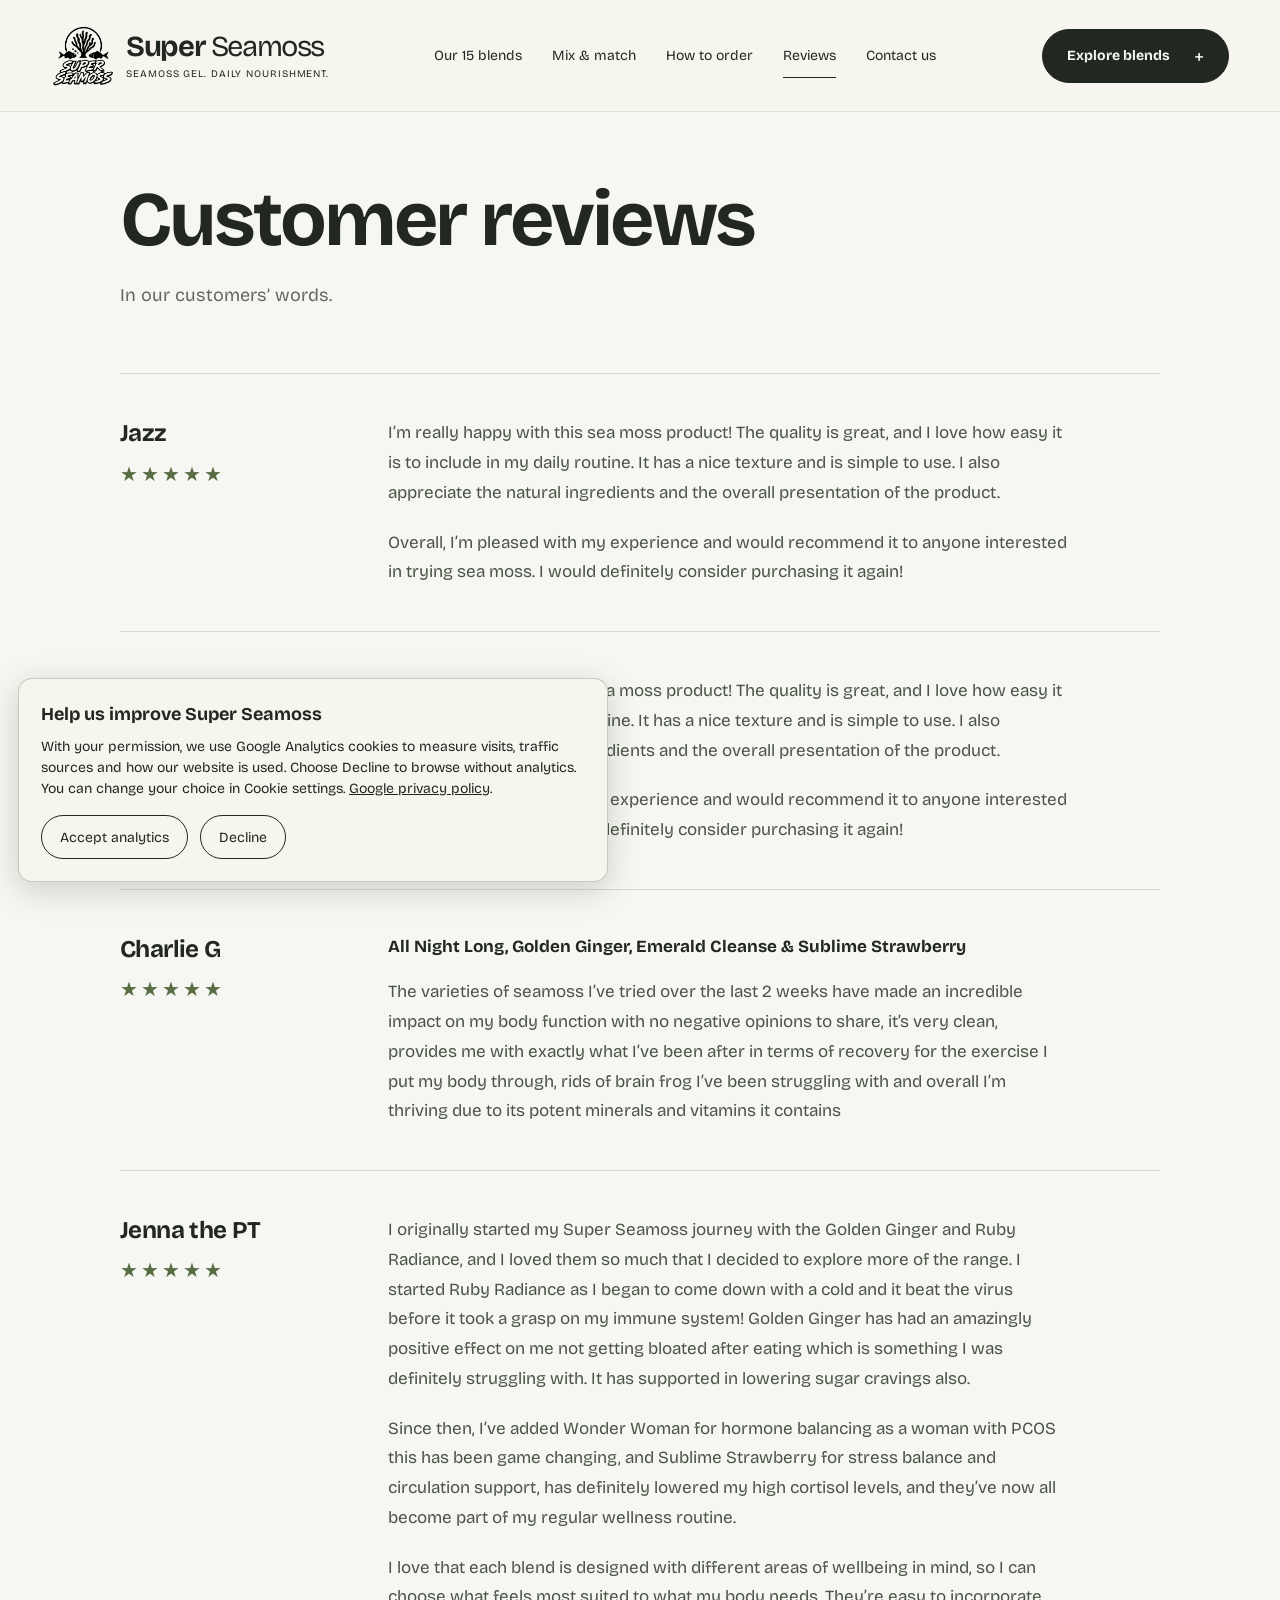
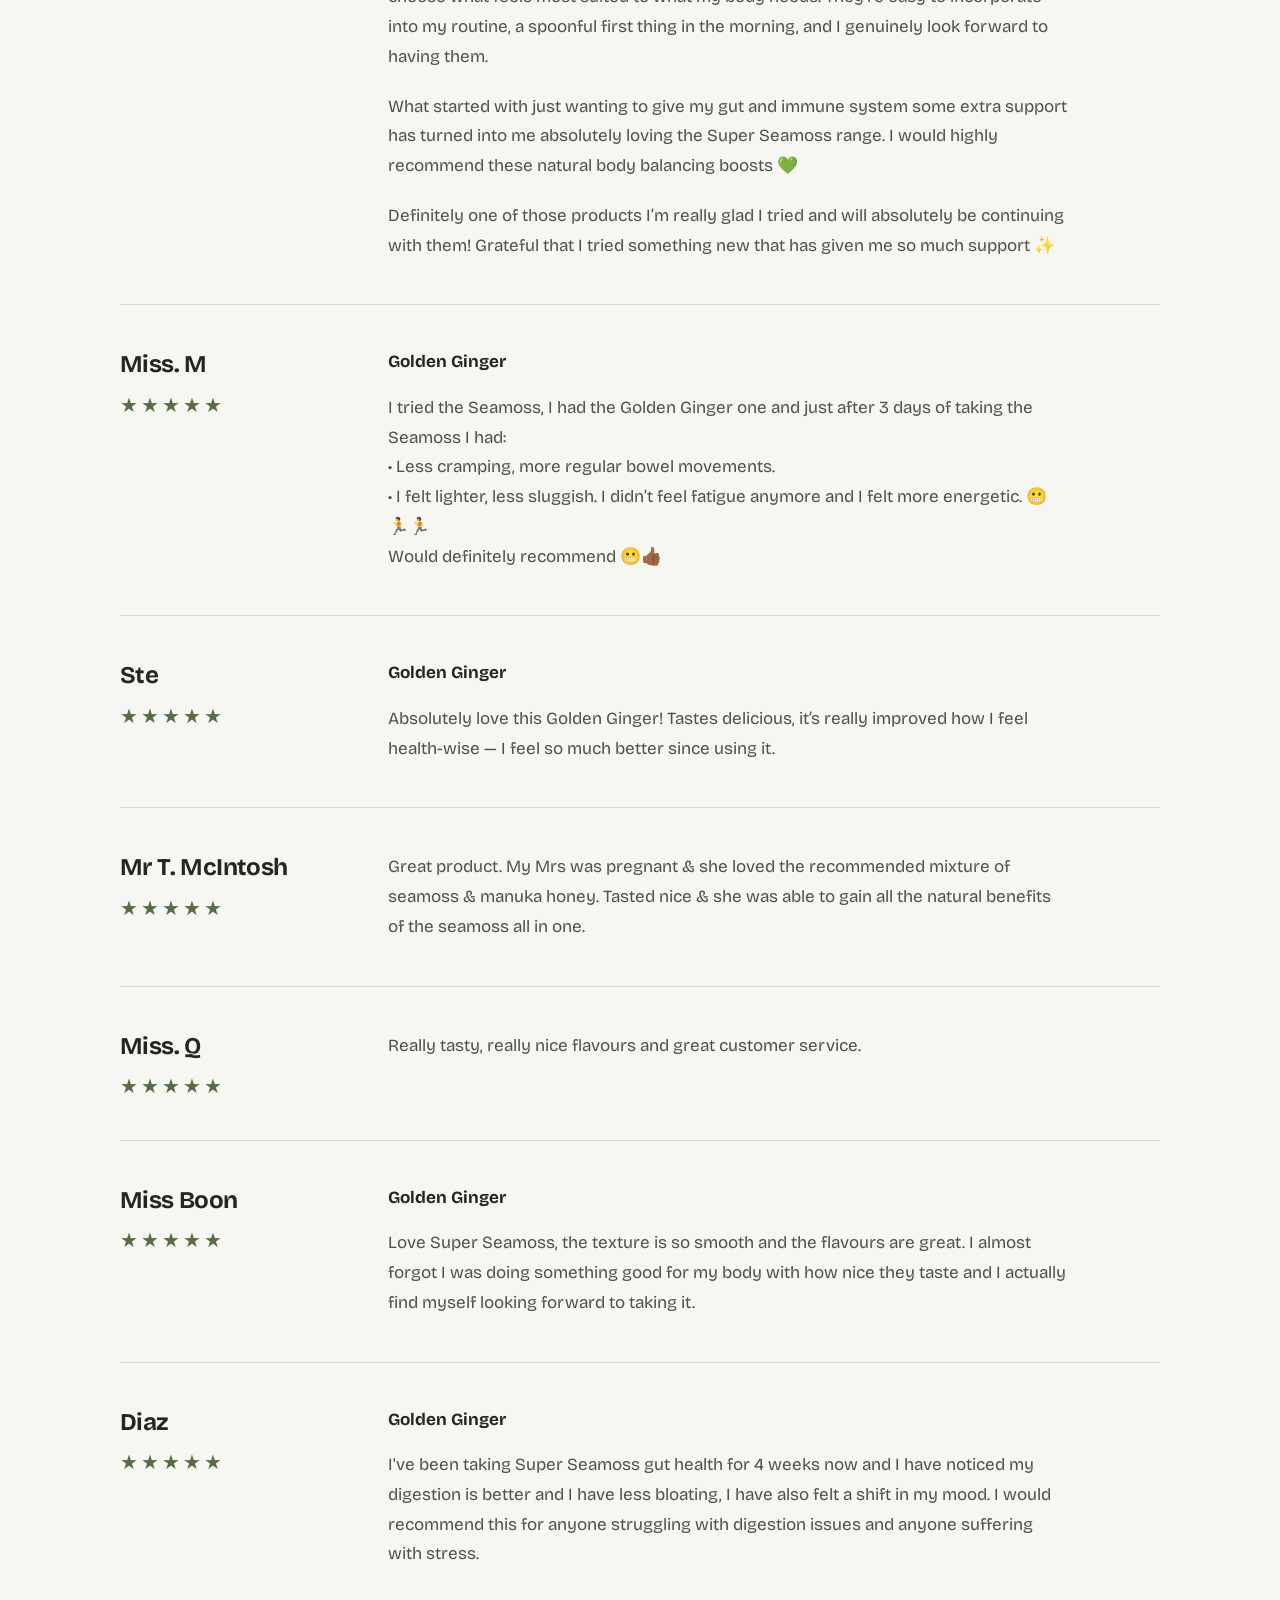
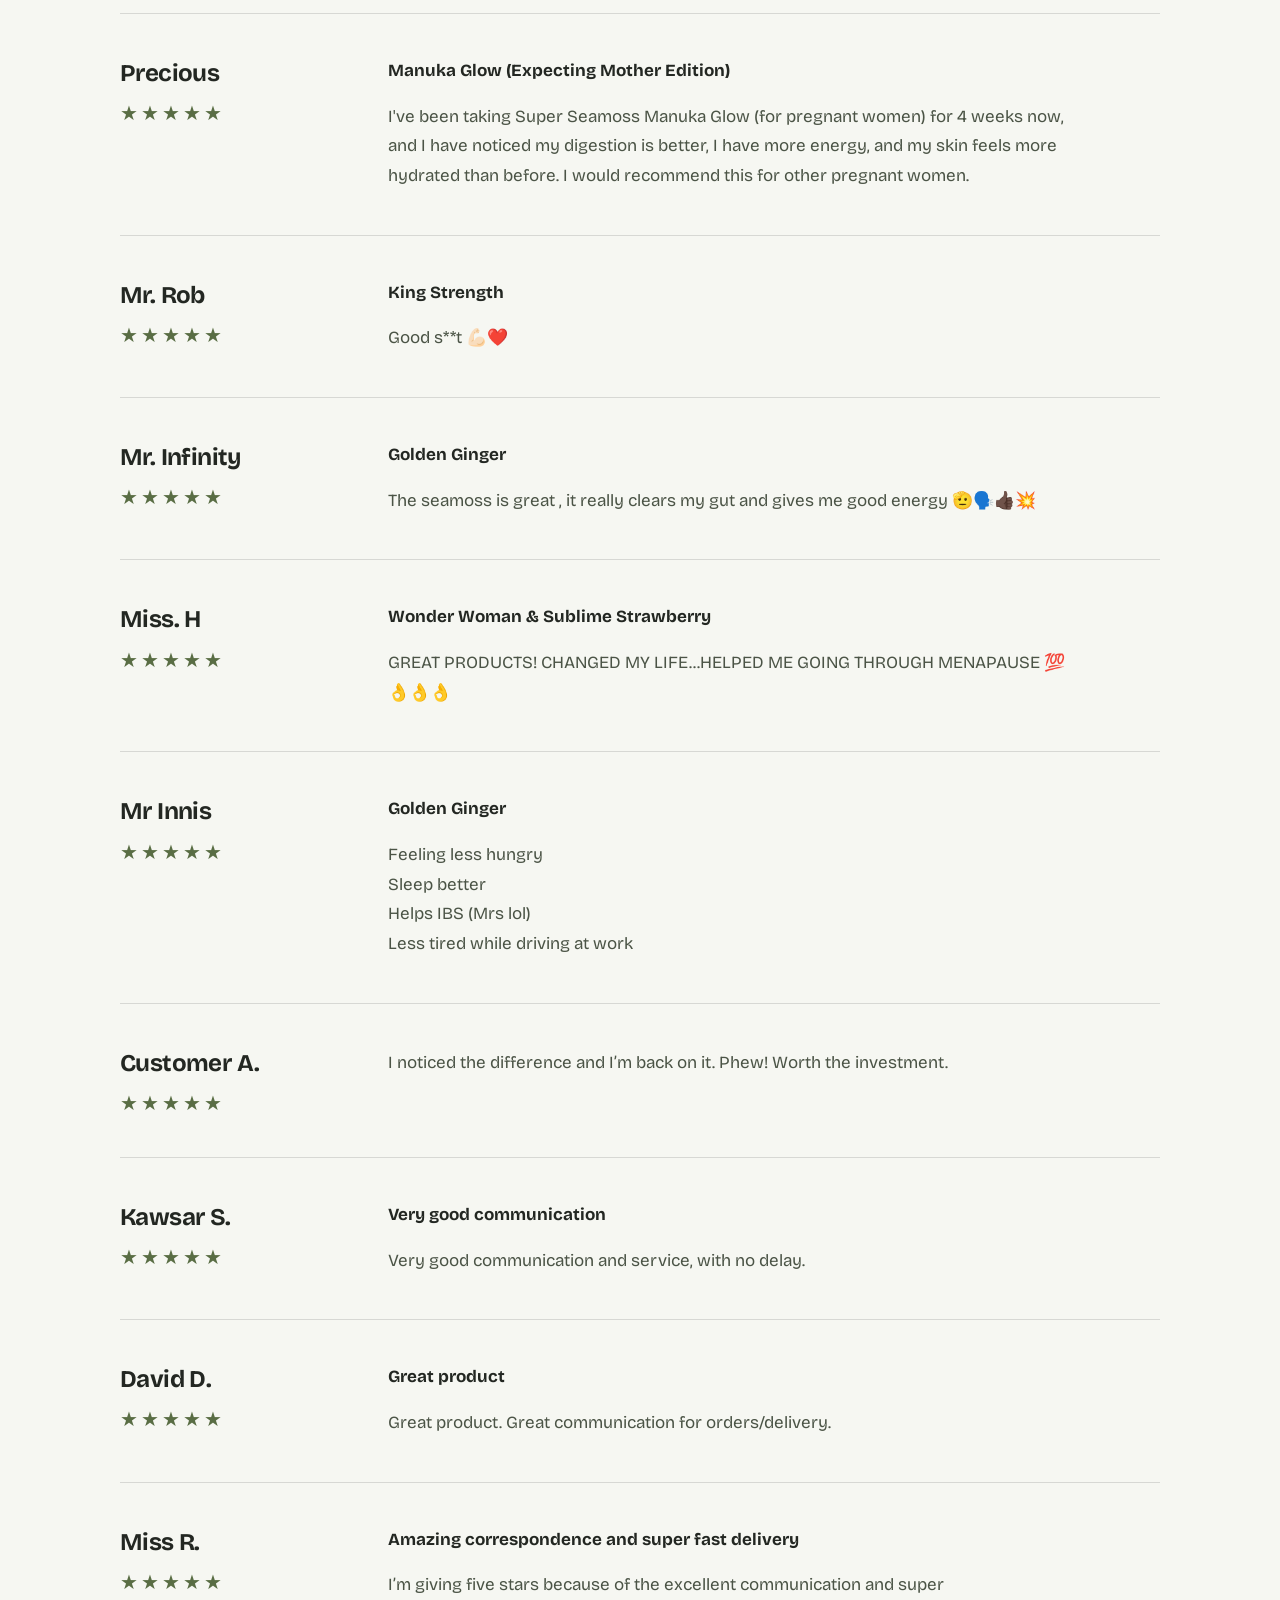
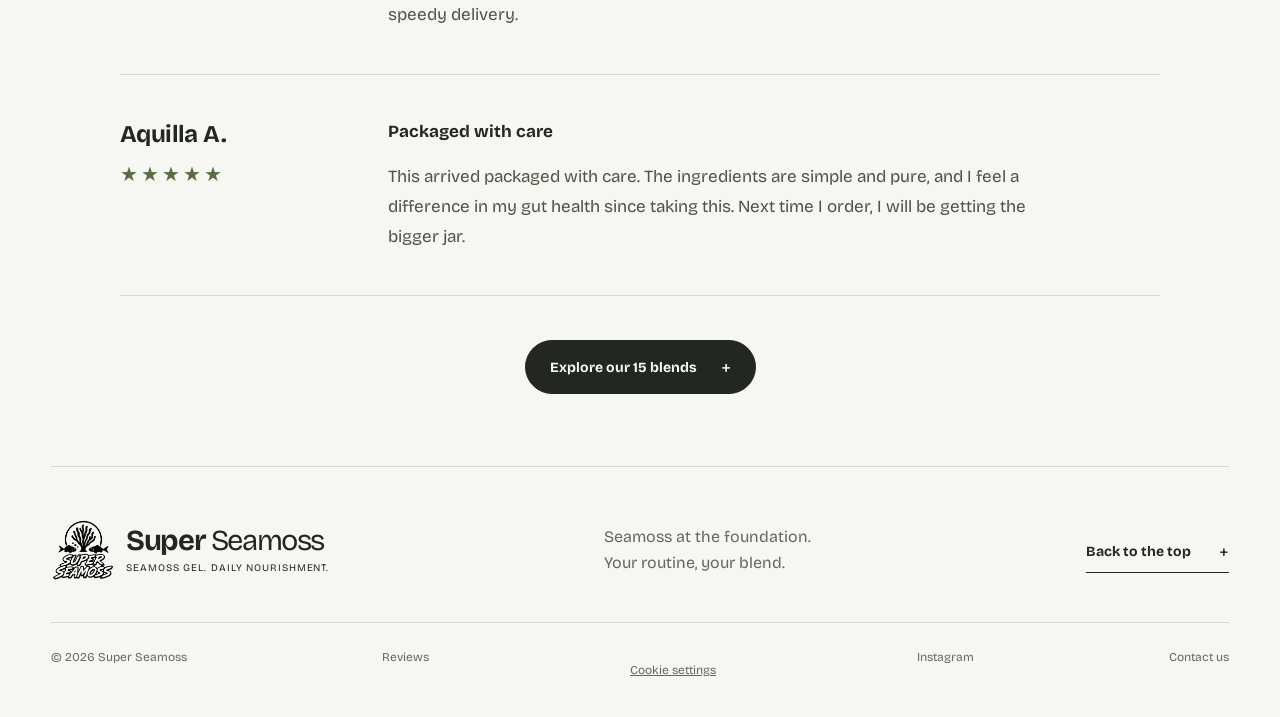
==== reviews/index.html @ 39d10a04 "Add Jazz and John reviews and a full customer reviews page" ====
<!doctype html>
<html lang="en-GB">
<head>
<meta charset="utf-8">
<meta name="viewport" content="width=device-width,initial-scale=1,viewport-fit=cover">
<title>Customer reviews | Super Seamoss</title>
<meta name="description" content="Read customer reviews of Super Seamoss, from everyday routines and favourite blends to ordering and delivery.">
<meta name="theme-color" content="#e1e3dc">
<link rel="canonical" href="https://superseamoss.co.uk/reviews/">
<meta property="og:type" content="website">
<meta property="og:title" content="Customer reviews | Super Seamoss">
<meta property="og:description" content="In our customers’ words. Read their experiences with Super Seamoss.">
<meta property="og:url" content="https://superseamoss.co.uk/reviews/">
<meta property="og:image" content="https://superseamoss.co.uk/assets/blends/manuka-glow-wet.webp?v=wet1">
<meta name="twitter:card" content="summary_large_image">
<link rel="icon" href="/super-seamoss-favicon.ico" sizes="16x16 32x32 48x48" type="image/x-icon">
<link rel="icon" href="/super-seamoss-icon-32.png" sizes="32x32" type="image/png">
<link rel="icon" href="/super-seamoss-icon-180.png" sizes="180x180" type="image/png">
<link rel="icon" href="/super-seamoss-icon.svg" sizes="any" type="image/svg+xml">
<link rel="apple-touch-icon" href="/apple-touch-icon.png?v=seamoss1" sizes="180x180">
<link rel="manifest" href="/site.webmanifest">
<link rel="preload" href="/assets/bricolage-bold.woff2" as="font" type="font/woff2" crossorigin>
<link rel="stylesheet" href="/styles.css?v=buy-now1">
<link rel="stylesheet" href="/reviews.css?v=reviews-page1">
<link rel="stylesheet" href="/reviews-page.css?v=1">
<link rel="stylesheet" href="/analytics.css?v=1">
<script src="/reviews-page.js?v=1" defer></script>
<script src="/analytics.js?v=1" defer></script>
<noscript><style>@media(max-width:1000px){.reviews-page .menu-button{display:none}.reviews-page .site-header{position:static;flex-wrap:wrap;height:auto}.reviews-page .site-header nav{display:flex;position:static;flex-wrap:wrap;border:0;box-shadow:none;padding:0;gap:4px 20px}.reviews-page .site-header nav .mobile-order{display:none}.reviews-content{padding-top:40px}}</style></noscript>
</head>
<body class="reviews-page" id="top">
<a class="skip-link" href="#main-content">Skip to reviews</a>
<header class="site-header">
<a class="brand" href="/" aria-label="Super Seamoss home"><img src="/assets/logo-mark.webp" alt="Super Seamoss original logo" width="65" height="65"><span>Super <span class="brand-word">Seamoss</span><small>SEAMOSS GEL. DAILY NOURISHMENT.</small></span></a>
<nav id="main-navigation" aria-label="Main navigation"><a href="/#collection">Our 15 blends</a><a href="/#order-options">Mix &amp; match</a><a href="/#ritual">How to order</a><a href="/reviews/" aria-current="page">Reviews</a><a href="mailto:info@superseamoss.co.uk">Contact us</a><a class="mobile-order" href="https://www.instagram.com/super.seamoss/" target="_blank" rel="noopener">Enquire on Instagram <span aria-hidden="true">+</span></a></nav>
<a class="button button-dark header-order" href="/#collection">Explore blends <span aria-hidden="true">+</span></a>
<button class="menu-button" aria-controls="main-navigation" aria-label="Open navigation" aria-expanded="false">Menu <span aria-hidden="true">+</span></button>
</header>
<main id="main-content" class="reviews-content">
<div class="reviews-page-heading"><h1>Customer reviews</h1><p>In our customers’ words.</p></div>
<article class="customer-review" id="review-jazz" aria-labelledby="name-jazz">
<div class="customer-review-meta"><h2 id="name-jazz">Jazz</h2><div class="review-stars" role="img" aria-label="5 out of 5 stars"><span aria-hidden="true">★★★★★</span></div></div>
<div class="customer-review-body"><blockquote><p>I’m really happy with this sea moss product! The quality is great, and I love how easy it is to include in my daily routine. It has a nice texture and is simple to use. I also appreciate the natural ingredients and the overall presentation of the product.</p><p>Overall, I’m pleased with my experience and would recommend it to anyone interested in trying sea moss. I would definitely consider purchasing it again!</p></blockquote></div>
</article>
<article class="customer-review" id="review-john" aria-labelledby="name-john">
<div class="customer-review-meta"><h2 id="name-john">John</h2></div>
<div class="customer-review-body"><blockquote><p>I’m really happy with this sea moss product! The quality is great, and I love how easy it is to include in my daily routine. It has a nice texture and is simple to use. I also appreciate the natural ingredients and the overall presentation of the product.</p><p>Overall, I’m pleased with my experience and would recommend it to anyone interested in trying sea moss. I would definitely consider purchasing it again!</p></blockquote></div>
</article>
<article class="customer-review" id="review-charlie-g" aria-labelledby="name-charlie-g">
<div class="customer-review-meta"><h2 id="name-charlie-g">Charlie G</h2><div class="review-stars" role="img" aria-label="5 out of 5 stars"><span aria-hidden="true">★★★★★</span></div></div>
<div class="customer-review-body"><p class="customer-review-title">All Night Long, Golden Ginger, Emerald Cleanse &amp; Sublime Strawberry</p><blockquote><p>The varieties of seamoss I’ve tried over the last 2 weeks have made an incredible impact on my body function with no negative opinions to share, it’s very clean, provides me with exactly what I’ve been after in terms of recovery for the exercise I put my body through, rids of brain frog I’ve been struggling with and overall I’m thriving due to its potent minerals and vitamins it contains</p></blockquote></div>
</article>
<article class="customer-review" id="review-jenna-the-pt" aria-labelledby="name-jenna-the-pt">
<div class="customer-review-meta"><h2 id="name-jenna-the-pt">Jenna the PT</h2><div class="review-stars" role="img" aria-label="5 out of 5 stars"><span aria-hidden="true">★★★★★</span></div></div>
<div class="customer-review-body"><blockquote><p>I originally started my Super Seamoss journey with the Golden Ginger and Ruby Radiance, and I loved them so much that I decided to explore more of the range. I started Ruby Radiance as I began to come down with a cold and it beat the virus before it took a grasp on my immune system! Golden Ginger has had an amazingly positive effect on me not getting bloated after eating which is something I was definitely struggling with. It has supported in lowering sugar cravings also.</p><p>Since then, I’ve added Wonder Woman for hormone balancing as a woman with PCOS this has been game changing, and Sublime Strawberry for stress balance and circulation support, has definitely lowered my high cortisol levels, and they’ve now all become part of my regular wellness routine.</p><p>I love that each blend is designed with different areas of wellbeing in mind, so I can choose what feels most suited to what my body needs. They’re easy to incorporate into my routine, a spoonful first thing in the morning, and I genuinely look forward to having them.</p><p>What started with just wanting to give my gut and immune system some extra support has turned into me absolutely loving the Super Seamoss range. I would highly recommend these natural body balancing boosts 💚</p><p>Definitely one of those products I’m really glad I tried and will absolutely be continuing with them! Grateful that I tried something new that has given me so much support ✨</p></blockquote></div>
</article>
<article class="customer-review" id="review-miss-m" aria-labelledby="name-miss-m">
<div class="customer-review-meta"><h2 id="name-miss-m">Miss. M</h2><div class="review-stars" role="img" aria-label="5 out of 5 stars"><span aria-hidden="true">★★★★★</span></div></div>
<div class="customer-review-body"><p class="customer-review-title">Golden Ginger</p><blockquote><p>I tried the Seamoss, I had the Golden Ginger one and just after 3 days of taking the Seamoss I had:<br>• Less cramping, more regular bowel movements.<br>• I felt lighter, less sluggish. I didn’t feel fatigue anymore and I felt more energetic. 😬🏃🏃<br>Would definitely recommend 😬👍🏾</p></blockquote></div>
</article>
<article class="customer-review" id="review-ste" aria-labelledby="name-ste">
<div class="customer-review-meta"><h2 id="name-ste">Ste</h2><div class="review-stars" role="img" aria-label="5 out of 5 stars"><span aria-hidden="true">★★★★★</span></div></div>
<div class="customer-review-body"><p class="customer-review-title">Golden Ginger</p><blockquote><p>Absolutely love this Golden Ginger! Tastes delicious, it’s really improved how I feel health-wise — I feel so much better since using it.</p></blockquote></div>
</article>
<article class="customer-review" id="review-mr-t-mcintosh" aria-labelledby="name-mr-t-mcintosh">
<div class="customer-review-meta"><h2 id="name-mr-t-mcintosh">Mr T. McIntosh</h2><div class="review-stars" role="img" aria-label="5 out of 5 stars"><span aria-hidden="true">★★★★★</span></div></div>
<div class="customer-review-body"><blockquote><p>Great product. My Mrs was pregnant &amp; she loved the recommended mixture of seamoss &amp; manuka honey. Tasted nice &amp; she was able to gain all the natural benefits of the seamoss all in one.</p></blockquote></div>
</article>
<article class="customer-review" id="review-miss-q" aria-labelledby="name-miss-q">
<div class="customer-review-meta"><h2 id="name-miss-q">Miss. Q</h2><div class="review-stars" role="img" aria-label="5 out of 5 stars"><span aria-hidden="true">★★★★★</span></div></div>
<div class="customer-review-body"><blockquote><p>Really tasty, really nice flavours and great customer service.</p></blockquote></div>
</article>
<article class="customer-review" id="review-miss-boon" aria-labelledby="name-miss-boon">
<div class="customer-review-meta"><h2 id="name-miss-boon">Miss Boon</h2><div class="review-stars" role="img" aria-label="5 out of 5 stars"><span aria-hidden="true">★★★★★</span></div></div>
<div class="customer-review-body"><p class="customer-review-title">Golden Ginger</p><blockquote><p>Love Super Seamoss, the texture is so smooth and the flavours are great. I almost forgot I was doing something good for my body with how nice they taste and I actually find myself looking forward to taking it.</p></blockquote></div>
</article>
<article class="customer-review" id="review-diaz" aria-labelledby="name-diaz">
<div class="customer-review-meta"><h2 id="name-diaz">Diaz</h2><div class="review-stars" role="img" aria-label="5 out of 5 stars"><span aria-hidden="true">★★★★★</span></div></div>
<div class="customer-review-body"><p class="customer-review-title">Golden Ginger</p><blockquote><p>I&#x27;ve been taking Super Seamoss gut health for 4 weeks now and I have noticed my digestion is better and I have less bloating, I have also felt a shift in my mood. I would recommend this for anyone struggling with digestion issues and anyone suffering with stress.</p></blockquote></div>
</article>
<article class="customer-review" id="review-precious" aria-labelledby="name-precious">
<div class="customer-review-meta"><h2 id="name-precious">Precious</h2><div class="review-stars" role="img" aria-label="5 out of 5 stars"><span aria-hidden="true">★★★★★</span></div></div>
<div class="customer-review-body"><p class="customer-review-title">Manuka Glow (Expecting Mother Edition)</p><blockquote><p>I&#x27;ve been taking Super Seamoss Manuka Glow (for pregnant women) for 4 weeks now, and I have noticed my digestion is better, I have more energy, and my skin feels more hydrated than before. I would recommend this for other pregnant women.</p></blockquote></div>
</article>
<article class="customer-review" id="review-mr-rob" aria-labelledby="name-mr-rob">
<div class="customer-review-meta"><h2 id="name-mr-rob">Mr. Rob</h2><div class="review-stars" role="img" aria-label="5 out of 5 stars"><span aria-hidden="true">★★★★★</span></div></div>
<div class="customer-review-body"><p class="customer-review-title">King Strength</p><blockquote><p>Good s**t 💪🏻❤️</p></blockquote></div>
</article>
<article class="customer-review" id="review-mr-infinity" aria-labelledby="name-mr-infinity">
<div class="customer-review-meta"><h2 id="name-mr-infinity">Mr. Infinity</h2><div class="review-stars" role="img" aria-label="5 out of 5 stars"><span aria-hidden="true">★★★★★</span></div></div>
<div class="customer-review-body"><p class="customer-review-title">Golden Ginger</p><blockquote><p>The seamoss is great , it really clears my gut and gives me good energy 🫡🗣️👍🏿💥</p></blockquote></div>
</article>
<article class="customer-review" id="review-miss-h" aria-labelledby="name-miss-h">
<div class="customer-review-meta"><h2 id="name-miss-h">Miss. H</h2><div class="review-stars" role="img" aria-label="5 out of 5 stars"><span aria-hidden="true">★★★★★</span></div></div>
<div class="customer-review-body"><p class="customer-review-title">Wonder Woman &amp; Sublime Strawberry</p><blockquote><p>GREAT PRODUCTS! CHANGED MY LIFE...HELPED ME GOING THROUGH MENAPAUSE 💯👌👌👌</p></blockquote></div>
</article>
<article class="customer-review" id="review-mr-innis" aria-labelledby="name-mr-innis">
<div class="customer-review-meta"><h2 id="name-mr-innis">Mr Innis</h2><div class="review-stars" role="img" aria-label="5 out of 5 stars"><span aria-hidden="true">★★★★★</span></div></div>
<div class="customer-review-body"><p class="customer-review-title">Golden Ginger</p><blockquote><p>Feeling less hungry<br>Sleep better<br>Helps IBS (Mrs lol)<br>Less tired while driving at work</p></blockquote></div>
</article>
<article class="customer-review" id="review-customer-a" aria-labelledby="name-customer-a">
<div class="customer-review-meta"><h2 id="name-customer-a">Customer A.</h2><div class="review-stars" role="img" aria-label="5 out of 5 stars"><span aria-hidden="true">★★★★★</span></div></div>
<div class="customer-review-body"><blockquote><p>I noticed the difference and I’m back on it. Phew! Worth the investment.</p></blockquote></div>
</article>
<article class="customer-review" id="review-kawsar-s" aria-labelledby="name-kawsar-s">
<div class="customer-review-meta"><h2 id="name-kawsar-s">Kawsar S.</h2><div class="review-stars" role="img" aria-label="5 out of 5 stars"><span aria-hidden="true">★★★★★</span></div></div>
<div class="customer-review-body"><p class="customer-review-title">Very good communication</p><blockquote><p>Very good communication and service, with no delay.</p></blockquote></div>
</article>
<article class="customer-review" id="review-david-d" aria-labelledby="name-david-d">
<div class="customer-review-meta"><h2 id="name-david-d">David D.</h2><div class="review-stars" role="img" aria-label="5 out of 5 stars"><span aria-hidden="true">★★★★★</span></div></div>
<div class="customer-review-body"><p class="customer-review-title">Great product</p><blockquote><p>Great product. Great communication for orders/delivery.</p></blockquote></div>
</article>
<article class="customer-review" id="review-miss-r" aria-labelledby="name-miss-r">
<div class="customer-review-meta"><h2 id="name-miss-r">Miss R.</h2><div class="review-stars" role="img" aria-label="5 out of 5 stars"><span aria-hidden="true">★★★★★</span></div></div>
<div class="customer-review-body"><p class="customer-review-title">Amazing correspondence and super fast delivery</p><blockquote><p>I’m giving five stars because of the excellent communication and super speedy delivery.</p></blockquote></div>
</article>
<article class="customer-review" id="review-aquilla-a" aria-labelledby="name-aquilla-a">
<div class="customer-review-meta"><h2 id="name-aquilla-a">Aquilla A.</h2><div class="review-stars" role="img" aria-label="5 out of 5 stars"><span aria-hidden="true">★★★★★</span></div></div>
<div class="customer-review-body"><p class="customer-review-title">Packaged with care</p><blockquote><p>This arrived packaged with care. The ingredients are simple and pure, and I feel a difference in my gut health since taking this. Next time I order, I will be getting the bigger jar.</p></blockquote></div>
</article>
<div class="reviews-shop"><a class="button button-dark" href="/#collection">Explore our 15 blends <span aria-hidden="true">+</span></a></div>
</main>
<footer class="site-footer section-wrap"><div class="footer-top"><a href="/" class="brand" aria-label="Super Seamoss home"><img src="/assets/logo-mark.webp" alt="Super Seamoss original logo" width="65" height="65" loading="lazy" decoding="async"><span>Super <span class="brand-word">Seamoss</span><small>SEAMOSS GEL. DAILY NOURISHMENT.</small></span></a><p>Seamoss at the foundation.<br>Your routine, your blend.</p><a href="#top" class="text-link">Back to the top <span aria-hidden="true">+</span></a></div><div class="footer-bottom"><span>© 2026 Super Seamoss</span><a href="/reviews/">Reviews</a><button type="button" data-analytics-settings>Cookie settings</button><a href="https://www.instagram.com/super.seamoss/" target="_blank" rel="noopener">Instagram</a><a href="mailto:info@superseamoss.co.uk">Contact us</a></div></footer>
<section class="analytics-consent" aria-label="Analytics cookie choices" hidden>
<strong>Help us improve Super Seamoss</strong>
<p>With your permission, we use Google Analytics cookies to measure visits, traffic sources and how our website is used. Choose Decline to browse without analytics. You can change your choice in Cookie settings. <a href="https://policies.google.com/privacy" target="_blank" rel="noopener">Google privacy policy</a>.</p>
<div class="analytics-consent-actions"><button type="button" data-analytics-choice="accepted">Accept analytics</button><button type="button" data-analytics-choice="declined">Decline</button></div>
</section>
</body>
</html>
---- styles.css ----
@font-face{font-family:Bricolage;src:url('assets/bricolage-regular.woff2') format('woff2');font-weight:200 500;font-display:swap}
@font-face{font-family:Bricolage;src:url('assets/bricolage-bold.woff2') format('woff2');font-weight:550 800;font-display:swap}
:root{--ink:#232722;--paper:#f6f7f2;--hero:#e1e3dc;--accent:#ccd2c4;--muted:#62695d;--line:#23272225;--display-muted:#777f6f;--ease:cubic-bezier(.2,.75,.25,1)}
*{box-sizing:border-box}html{scroll-behavior:smooth;scroll-padding-top:40px;-webkit-text-size-adjust:100%}body{margin:0;background:var(--paper);color:var(--ink);font-family:Bricolage,Arial,sans-serif;font-size:16px;-webkit-font-smoothing:antialiased}button,input,select{font:inherit}button,a{-webkit-tap-highlight-color:transparent;touch-action:manipulation}button{cursor:pointer;color:inherit}a{color:inherit;text-decoration:none}a:focus-visible,button:focus-visible,summary:focus-visible{outline:3px solid #5b654d;outline-offset:5px}::selection{background:var(--accent)}img{display:block;max-width:100%;height:auto}h1,h2,h3,p{margin:0}.skip-link{position:fixed;top:-100px;left:20px;background:var(--ink);color:white;padding:16px;z-index:200}.skip-link:focus{top:20px}
.site-header{position:absolute;top:0;left:0;width:100%;height:112px;padding:20px 4%;display:flex;align-items:center;justify-content:space-between;z-index:10;gap:24px}.brand{display:flex;gap:10px;align-items:center;flex:none}.brand img{width:65px;height:65px;object-fit:contain;}.brand>span{font-size:29px;line-height:1;font-weight:750;letter-spacing:-1.4px}.brand-word{font-weight:500}.brand small{font-size:12px;display:block;letter-spacing:1.2px;margin-top:8px;font-weight:400}.site-header nav{display:flex;gap:30px;font-size:14px}.site-header nav a{min-height:44px;display:flex;align-items:center;padding:8px 0;border-bottom:1px solid transparent}.site-header nav a:hover{border-color:var(--ink)}.button{display:inline-flex;align-items:center;justify-content:center;gap:24px;border-radius:30px;min-height:54px;padding:16px 24px;border:1px solid var(--ink);font-size:14px;font-weight:600;transition:transform .25s var(--ease),background .25s;white-space:nowrap}.button:hover{transform:translateY(-3px)}.button-dark{background:var(--ink);color:var(--paper)}.button-dark:hover{background:#454c3e}.button span{font-size:20px;line-height:1;font-weight:400}.menu-button,.site-header nav .mobile-order{display:none}
.hero-track{position:relative;background:var(--hero)}.hero-track.sequence-active{height:260svh;min-height:1700px}.hero{background:var(--hero);position:sticky;top:0;height:100svh;min-height:680px;overflow:hidden;transition:background 1s var(--ease)}.hero-topline{position:absolute;top:141px;left:4%;right:4%;display:flex;justify-content:space-between;font-size:12px;letter-spacing:1.5px}.hero h1{text-align:center;position:absolute;z-index:1;top:164px;left:2%;width:96%;font-weight:650;font-size:clamp(70px,9.3vw,155px);letter-spacing:-.04em;line-height:.96}.hero h1>span{display:block;animation:enter 1.1s var(--ease) both}.hero h1 .second-line{animation-delay:.12s;color:var(--display-muted)}
.hero-scene{position:absolute;inset:40% 0 12%;pointer-events:none;z-index:2}.jar-float{position:absolute;left:50%;top:56%;width:min(42vw,47svh,550px);transform:translate(-50%,-50%);animation:levitate 7s ease-in-out infinite}.jar-model{position:relative;width:100%;aspect-ratio:1;filter:drop-shadow(0 18px 15px #23272215)}.jar-poster,.jar-canvas{position:absolute;inset:0;width:100%;height:100%;object-fit:contain;max-width:none}.jar-canvas{opacity:0}.jar-model.frame-ready .jar-canvas{opacity:1}.jar-model.frame-ready .jar-poster{visibility:hidden}.scene-orbit{position:absolute;width:min(57vw,740px);height:240px;border:1px solid #67725d25;border-radius:50%;left:50%;top:56%;transform:translate(-50%,-10%) rotate(-12deg)}.jar-shadow{position:absolute;left:50%;bottom:4%;width:min(26vw,330px);height:24px;background:#52604724;filter:blur(19px);border-radius:50%;transform:translateX(-50%)}
.hero-note{position:absolute;left:4%;top:54%;z-index:3}.tiny-label{font-size:12px;letter-spacing:1.5px;line-height:1.7;font-weight:600}.hero-note p{font-size:16px;line-height:1.5;margin-top:20px}.hero-select{position:absolute;right:4%;top:55%;z-index:4;width:180px}.hero-select>.tiny-label{display:block;margin-bottom:18px}.benefit-choice{display:block;width:100%;text-align:left;background:none;border:0;border-bottom:1px solid var(--line);min-height:48px;padding:14px 0;font-size:14px;transition:opacity .25s,transform .3s}.benefit-choice>span{font-size:12px;padding-right:12px;color:var(--muted)}.benefit-choice:not(.active){opacity:.75}.benefit-choice.active{font-weight:700}.benefit-choice:hover{opacity:1;transform:translateX(-5px)}.hero-bottom{position:absolute;bottom:25px;left:4%;right:4%;z-index:4;display:grid;grid-template-columns:1fr auto 1fr;align-items:end;gap:25px}.hero-caption{text-align:center}.hero-caption>span{font-size:12px;letter-spacing:2px;color:var(--muted)}.hero-caption h2{font-size:23px;font-weight:550;margin:10px 0 7px;letter-spacing:-.6px;line-height:1.2}.hero-caption p{font-size:14px;line-height:1.5;color:var(--muted)}.paused *,.paused *::before,.paused *::after{animation-play-state:paused!important}.hero[data-mode="1"]{background:#e5e1d8}.hero[data-mode="2"]{background:#dde3dc}
@keyframes enter{from{opacity:0;transform:translateY(35px)}to{opacity:1;transform:translateY(0)}}@keyframes levitate{0%,100%{transform:translate(-50%,-48%) rotate(-1deg)}50%{transform:translate(-50%,-52%) rotate(1deg)}}
.section-wrap{width:min(1360px,92%);margin:auto}.promise-strip{display:flex;align-items:center;justify-content:space-around;gap:30px;padding:25px 3%;border-bottom:1px solid var(--line);font-size:12px;letter-spacing:1.5px;overflow:hidden;white-space:nowrap}.promise-strip span[aria-hidden]{font-size:24px;font-weight:400}.section-kicker{display:flex;justify-content:space-between;gap:20px;font-size:12px;letter-spacing:1.5px;margin-bottom:56px}.story{padding-top:110px;padding-bottom:125px}.story-grid{display:grid;grid-template-columns:minmax(0,.9fr) minmax(0,1.1fr);gap:8%;align-items:center}.display-heading{font-size:clamp(42px,5.4vw,80px);line-height:1.02;letter-spacing:-.04em;font-weight:550}.display-heading>span{color:var(--display-muted)}.story-body{max-width:380px;margin-top:38px}.story-body p,.blends-copy>p,.experience-intro p{line-height:1.75;color:var(--muted);font-size:16px}.story-body p+p{margin-top:22px}.text-link{display:inline-flex;align-items:center;gap:28px;font-size:14px;font-weight:600;border-bottom:1px solid currentColor;padding:13px 0 9px;margin-top:12px;min-height:44px;background:none;border-left:0;border-right:0;border-top:0;text-align:left}.text-link>span{font-size:19px;font-weight:400}.story-photo{position:relative;margin:0;padding-top:35px}.story-image{width:100%;height:580px;position:relative;border-radius:180px 180px 16px 16px;overflow:hidden;background:#c8ccc2}.story-stage{width:100%;height:100%;object-fit:cover}.story-jar{position:absolute;width:93%;top:2%;left:3.5%}.story-photo figcaption{display:flex;justify-content:space-between;gap:20px;font-size:12px;line-height:1.5;letter-spacing:.6px;margin-top:16px}.round-note{position:absolute;left:-45px;top:-5px;width:125px;height:125px;display:grid;place-content:center;text-align:center;border-radius:50%;background:var(--accent);transform:rotate(-12deg);font-size:22px;line-height:1.05;letter-spacing:-.6px}
.blends-section{background:#e9ede4;border-top:1px solid var(--line);border-bottom:1px solid var(--line);padding:90px 0 110px}.blends-grid{display:grid;grid-template-columns:minmax(0,1.1fr) minmax(0,1fr);gap:10%;align-items:start}.blend-visual{position:sticky;top:70px;margin:20px 0 0;min-width:0}.blend-visual>img{width:100%;aspect-ratio:1080/1346;object-fit:cover;border-radius:16px}.blend-visual figcaption{display:flex;justify-content:space-between;font-size:14px;margin-top:20px;gap:20px}.blend-visual figcaption>span:last-child{font-size:12px;letter-spacing:1.3px;color:var(--muted)}.blends-copy .display-heading{font-size:clamp(42px,4.9vw,70px)}.blends-copy>p{margin:30px 0}.blend-list{margin-top:24px}.blend-list details,.faq-list details{border-bottom:1px solid var(--line)}details summary{list-style:none;cursor:pointer;display:flex;align-items:center;gap:15px;padding:24px 0;font-weight:500;font-size:17px;line-height:1.4}details summary::-webkit-details-marker{display:none}details summary>span{color:var(--muted);font-size:12px}details summary b{font-weight:400;font-size:23px;margin-left:auto;transition:transform .3s}details[open] summary b{transform:rotate(45deg)}.blend-summary{padding-left:28px;padding-bottom:20px}.blend-summary>p{font-size:16px;color:var(--muted);line-height:1.7}.blend-summary>.text-link{font-size:14px;gap:20px}.faq-list details p{font-size:16px;line-height:1.7;color:var(--muted);margin:0 25px 26px 0;max-width:550px}
.experience{padding-top:110px;padding-bottom:100px}.experience-heading{display:grid;grid-template-columns:minmax(0,1.4fr) minmax(0,1fr);gap:12%;align-items:end}.experience-intro{max-width:365px;padding-bottom:6px}.experience-intro>.button{margin-top:26px}.experience-steps{display:grid;grid-template-columns:repeat(3,minmax(0,1fr));margin-top:80px;border-top:1px solid var(--line);gap:50px}.experience-steps article{padding-top:28px}.step-number{display:block;font-size:44px;letter-spacing:-3px;color:var(--display-muted);margin-bottom:44px}.experience-steps h3{font-size:25px;letter-spacing:-1px;font-weight:550;margin:0 0 14px}.experience-steps p{font-size:16px;color:var(--muted);line-height:1.7;max-width:280px}.faq-section{display:grid;grid-template-columns:minmax(0,1fr) minmax(0,1.5fr);gap:12%;padding-top:60px;padding-bottom:120px}.faq-heading h2{font-size:40px;letter-spacing:-1.7px;font-weight:550;margin:20px 0}.faq-list details:first-child{border-top:1px solid var(--line)}.faq-list details summary{font-size:17px;padding:25px 0}.final-cta{background:#d5dccd;text-align:center;overflow:hidden;padding:95px 0 75px}.final-cta h2{font-size:clamp(64px,9vw,140px);letter-spacing:-.04em;line-height:1.02;font-weight:550;margin:26px 0 36px}.final-cta h2>span{color:var(--display-muted)}.final-cta .button{padding:19px 32px}.contact-link{display:block;width:max-content;font-size:14px;margin:26px auto 0;color:var(--muted);padding:8px 0}.contact-link:hover{text-decoration:underline}.site-footer{padding-top:50px;padding-bottom:25px}.footer-top{display:flex;justify-content:space-between;align-items:center;gap:40px;padding-bottom:40px}.footer-top p{color:var(--muted);font-size:16px;line-height:1.6}.footer-top .text-link{font-size:14px;margin-top:0}.footer-bottom{padding-top:25px;border-top:1px solid var(--line);display:flex;justify-content:space-between;gap:20px;font-size:12px;color:var(--muted);line-height:1.6}.footer-bottom a:hover{text-decoration:underline}.reveal{opacity:1;transform:none}.js-motion .reveal{opacity:1;transform:translateY(12px);transition:transform .85s var(--ease)}.js-motion .reveal.in-view{opacity:1;transform:none}.experience-steps .reveal:nth-child(2){transition-delay:.1s}.experience-steps .reveal:nth-child(3){transition-delay:.2s}.paused .reveal{opacity:1;transform:none}
.product-dialog{padding:0;width:min(1060px,calc(100% - 64px));max-height:90svh;border:0;border-radius:22px;background:var(--paper);color:var(--ink);overscroll-behavior:contain;box-shadow:0 25px 100px #18201535}dialog::backdrop{background:#18201580;backdrop-filter:blur(6px)}.close-button{position:absolute;right:20px;top:14px;background:var(--paper);border:0;border-radius:30px;font-size:14px;padding:10px 18px;min-height:44px;z-index:2}.product-dialog-grid{display:grid;grid-template-columns:.85fr 1fr}.product-dialog-art{background:#92938d}.product-dialog-art img{width:100%;height:100%;object-fit:cover}.product-dialog-copy{padding:70px 44px 44px}.eyebrow{font-size:12px;letter-spacing:1.3px;text-transform:uppercase}.product-dialog-copy h2{font-size:50px;line-height:1.02;letter-spacing:-.04em;margin:20px 0;font-weight:650}.product-dialog-copy>p:nth-of-type(2){font-size:16px;line-height:1.7;color:var(--muted)}.ingredient-label{font-size:14px;font-weight:600;letter-spacing:0;margin:28px 0 14px}.product-dialog-copy ul{list-style:none;padding:0;margin:0;display:flex;flex-wrap:wrap;gap:0 20px}.product-dialog-copy li{font-size:16px;padding:7px 0;border-bottom:1px solid var(--line)}.product-note{padding:14px 0;border-bottom:1px solid var(--line);font-size:14px;line-height:1.6;margin-top:16px}.ingredient-footnote{font-size:12px;line-height:1.65;color:var(--muted);margin:24px 0}.product-dialog-copy>.button{width:100%;gap:20px;background:var(--ink);color:var(--paper);white-space:normal}.inline-link{display:inline-flex;gap:20px;align-items:center;font-size:14px;border-bottom:1px solid currentColor;padding:8px 0;min-height:44px;margin-top:12px}body.dialog-open{overflow:hidden}
@media(min-width:1600px){.hero h1{top:170px}.hero-topline{top:145px}}
@media(min-width:1001px) and (max-height:760px){.hero h1{font-size:clamp(70px,8vw,104px);top:136px}.hero-topline{top:118px}.hero-scene{inset:38% 0 15%}.jar-float{width:min(40vw,43svh,450px);top:53%}.hero-bottom{bottom:18px}.hero-note,.hero-select{top:52%}.hero-caption h2{font-size:20px}}
@media(max-width:1000px){.site-header{height:94px}.header-order{display:none}.site-header nav{display:none;position:absolute;top:84px;left:4%;right:4%;background:var(--paper);padding:14px 24px;border:1px solid var(--line);border-radius:18px;box-shadow:0 20px 30px #23272210;gap:4px}.site-header nav.open{display:flex;flex-direction:column}.site-header nav a{font-size:17px}.site-header nav .mobile-order{display:flex;align-items:center;justify-content:space-between;border-top:1px solid var(--line);margin-top:8px;padding-top:12px;min-height:48px}.menu-button{display:flex;align-items:center;gap:15px;min-height:44px;border:1px solid var(--line);border-radius:40px;background:transparent;font-size:14px;padding:10px 18px}.menu-button>span{font-size:20px}.hero-topline{top:115px}.hero h1{top:150px;font-size:clamp(62px,9.3vw,95px)}.hero-note{display:none}.hero-select{top:auto;bottom:165px;left:4%;right:4%;width:auto;display:flex;gap:24px}.hero-select>.tiny-label{display:none}.benefit-choice{text-align:center;min-height:50px}.hero-bottom{grid-template-columns:1fr 1fr;row-gap:20px}.hero-caption{grid-column:1/-1;grid-row:1}.hero-scene{inset:32% 0 26%}.jar-float{width:min(57vw,44svh,450px);top:57%}.scene-orbit{width:62vw;height:170px}.jar-shadow{width:240px;bottom:0}.section-kicker{margin-bottom:40px}.story-grid{gap:7%}.story-image{height:480px}.round-note{width:105px;height:105px;left:-25px;font-size:19px}.story-body{margin-top:25px}.blends-grid{gap:6%}.experience-heading{gap:8%}.experience-steps{gap:30px}.faq-section{gap:7%}.faq-heading h2{font-size:33px}.footer-top .brand small{display:none}.product-dialog-copy{padding:64px 28px 28px}.product-dialog-copy h2{font-size:44px}}
@media(max-width:700px){.section-wrap{width:90%}.site-header{height:86px;padding:14px 5%;gap:12px}.brand img{width:45px;height:45px}.brand>span{font-size:24px;letter-spacing:-1px}.brand small{display:none}.menu-button{gap:12px;padding:9px 15px}.site-header nav{top:80px;left:5%;right:5%;padding:14px 22px}.hero{height:100svh;min-height:560px}.hero-track.sequence-active{height:250svh;min-height:1400px}.hero-topline{top:103px;left:5%;right:5%;justify-content:center;font-size:12px;letter-spacing:1px}.hero-topline>span:last-child{display:none}.hero h1{top:135px;font-size:clamp(32px,9.7vw,64px);line-height:1.02;left:3%;width:94%}.hero-scene{inset:238px 0 230px}.jar-float{width:min(84vw,calc(100svh - 420px),400px);top:50%}.scene-orbit{width:83vw;height:145px;top:56%}.jar-shadow{width:45vw;bottom:3%;height:20px}.hero-select{bottom:166px;left:5%;right:5%;gap:8px}.benefit-choice{min-height:54px;font-size:14px;padding:10px 0;white-space:nowrap}.benefit-choice>span{display:block;padding:0 0 5px;font-size:12px}.hero-bottom{bottom:max(12px,env(safe-area-inset-bottom));left:5%;right:5%;row-gap:12px;gap:12px 8px}.hero-caption h2{font-size:18px;line-height:1.2;margin-top:7px}.hero-caption p{font-size:14px;line-height:1.45;max-width:340px;margin:auto}.hero-caption>span{font-size:12px}.promise-strip{padding:20px;justify-content:flex-start;gap:18px;font-size:12px;letter-spacing:.6px}.promise-strip>span:nth-child(n+5){display:none}.section-kicker{font-size:12px;letter-spacing:.6px;margin-bottom:38px;gap:25px}.section-kicker>span:last-child{max-width:135px;text-align:right;line-height:1.5}.story{padding-top:65px;padding-bottom:65px}.story-grid{grid-template-columns:1fr;gap:55px}.display-heading{font-size:clamp(42px,11vw,66px)}.story-body{margin-top:26px;max-width:100%}.story-photo{margin:0 0 0 8%;padding-top:0}.story-image{height:auto;aspect-ratio:4/5;border-radius:150px 150px 14px 14px}.story-jar{top:12%}.story-photo figcaption{font-size:12px;letter-spacing:0;flex-wrap:wrap;gap:8px}.round-note{top:-18px;left:-26px;width:100px;height:100px;font-size:18px}.blends-section{padding:60px 0}.blends-grid{display:flex;flex-direction:column;gap:34px}.blend-visual{position:relative;top:0;margin-top:0;width:100%}.blend-visual>img{max-height:540px;object-position:50% 50%}.blends-copy{width:100%}.blends-copy .display-heading{font-size:clamp(42px,11vw,60px)}.blends-copy .display-heading>span>br{display:none}.blends-copy>p{margin:25px 0}.blend-list summary{font-size:17px}.experience{padding:65px 0}.experience-heading{grid-template-columns:1fr;gap:24px}.experience-intro{max-width:none}.experience-steps{margin-top:40px;grid-template-columns:1fr;gap:0}.experience-steps article{display:grid;grid-template-columns:55px 1fr;gap:5px 20px;padding:25px 0;border-bottom:1px solid var(--line)}.step-number{font-size:29px;letter-spacing:-1px;grid-row:1/3;margin:0}.experience-steps h3{font-size:23px;margin:0}.experience-steps p{grid-column:2;max-width:none;margin:8px 0 0}.faq-section{display:block;padding:25px 0 65px}.faq-heading{margin-bottom:25px}.faq-heading h2{font-size:36px}.faq-list details summary{font-size:17px;padding:23px 0}.final-cta{padding:65px 0 50px}.final-cta h2{font-size:clamp(36px,10vw,75px);margin:28px 0}.footer-top{display:grid;grid-template-columns:1fr auto;gap:20px;padding-bottom:30px}.footer-top .brand{grid-column:1/-1}.footer-top p{font-size:14px}.footer-bottom{flex-wrap:wrap;font-size:12px;gap:12px 20px}.footer-bottom>span{width:100%}.product-dialog{width:calc(100% - 24px);max-height:calc(100svh - 32px);border-radius:16px}.product-dialog-grid{display:block}.product-dialog-art{height:220px;overflow:hidden}.product-dialog-art img{object-position:50% 44%;height:auto;transform:translateY(-22%)}.product-dialog-copy{padding:30px 24px}.product-dialog-copy h2{font-size:42px}.ingredient-label{margin-top:24px}.product-dialog>.close-button{top:10px;right:10px}}
@media(max-width:700px) and (max-height:750px){.site-header{height:75px;padding-top:12px;padding-bottom:12px}.hero-topline{top:86px}.hero h1{top:115px}.hero-scene{inset:212px 0 215px}.jar-float{width:min(84vw,calc(100svh - 410px),360px)}.hero-select{bottom:159px}.hero-caption h2{font-size:17px}.hero-caption p{font-size:14px}}
@media(max-width:360px){.brand>span{font-size:21px}.brand img{width:39px;height:39px}.brand{gap:7px}.hero h1{font-size:32px}.hero-select{gap:8px}.benefit-choice{font-size:14px}.hero-caption h2{font-size:17px}.final-cta h2{font-size:36px}}
@media(max-height:500px) and (orientation:landscape){.hero-track.sequence-active{height:auto;min-height:0}.hero{position:relative;height:690px;min-height:690px}.hero-topline{top:100px}.hero h1{top:130px;font-size:64px}.hero-scene{inset:280px 0 205px}.jar-float{width:280px}.hero-select{bottom:155px}.hero-bottom{bottom:12px}.hero-note{display:none}}
@media(prefers-reduced-motion:reduce){html{scroll-behavior:auto}*,*::before,*::after{animation:none!important;transition:none!important}.hero-track.sequence-active{height:auto;min-height:0}.js-motion .reveal{opacity:1;transform:none}}

/* Clearer product hierarchy and the original emblem on transparent alpha. */
h1,h2,h3{text-wrap:balance}p{text-wrap:pretty}
.collection-intro{display:flex;justify-content:space-between;gap:24px;font-size:12px;letter-spacing:1px;margin-bottom:50px}
.promise-strip strong{font-size:24px;letter-spacing:-1px;margin-right:8px;vertical-align:-2px;font-weight:650}
.blend-list summary .blend-index{flex:none;color:var(--muted);font-size:12px}
.blend-list summary .blend-title{display:flex;flex-direction:column;gap:4px;color:var(--ink);font-size:17px}
.blend-title strong{font-weight:550}
.blend-title .blend-purpose{font-size:14px;color:var(--muted);font-weight:400}
.blend-list details summary{padding:20px 0}
.why-list{margin-top:35px;max-width:390px}
.why-list>div{padding:20px 0;border-top:1px solid var(--line)}
.why-list h3{font-size:19px;line-height:1.3;letter-spacing:-.4px;font-weight:600;margin-bottom:10px}
.why-list p{font-size:16px;line-height:1.65;color:var(--muted)}
.hero-note p{max-width:230px}
.brand small{font-size:10px;letter-spacing:.9px}
@media(max-width:1000px){.collection-intro{margin-bottom:36px}.brand small{font-size:10px}}
@media(max-width:700px){.collection-intro{font-size:11px;letter-spacing:.5px;gap:20px}.collection-intro>span:last-child{text-align:right;max-width:125px;line-height:1.5}.why-list{max-width:none;margin-top:28px}.brand small{display:none}.hero-topline{font-size:10px;letter-spacing:.8px}.hero-caption p{max-width:290px}.promise-strip{gap:14px;font-size:10px;white-space:normal}.promise-strip>span:first-child{display:flex;align-items:center;max-width:155px}.promise-strip>span:nth-child(3){max-width:150px}.promise-strip strong{font-size:32px;line-height:1}.final-cta h2{line-height:1.1}}

@media(max-width:700px){.promise-strip{display:grid;grid-template-columns:1fr 1fr;padding:22px 5%;gap:16px;font-size:11px;line-height:1.5}.promise-strip>span[aria-hidden]{display:none}.promise-strip>span:first-child{max-width:none}.promise-strip>span:nth-child(3){max-width:none}}

@media(max-width:700px){.blends-copy{order:1}.blend-visual{order:2}}
/* Panoramic blend stories, inspired by the Triple Down horizontal showcase. */
.blends-section{padding:72px 0 0;background:#e9e9df;border-top:0;border-bottom:1px solid var(--line)}
.collection-heading{display:flex;justify-content:space-between;align-items:flex-end;gap:40px;padding-bottom:54px}
.collection-heading h2{font-size:clamp(42px,4.5vw,68px);font-weight:550;line-height:1.02;letter-spacing:-.04em;margin-top:22px;text-wrap:initial}
.collection-heading h2>span{color:var(--display-muted)}
.collection-heading>p{font-size:16px;line-height:1.7;max-width:370px;color:var(--muted);padding-bottom:4px}
.blend-showcase{background:#1c201c;color:#f7f4e9}
.blend-panels{position:relative}
.blend-panel{position:relative;min-height:500px;height:clamp(500px,38vw,660px);overflow:hidden;isolation:isolate;animation:blend-in .45s var(--ease)}
.blend-panel[hidden]{display:none}
.blend-scene{position:absolute;inset:0;width:100%;height:100%;max-width:none;object-fit:cover;object-position:50% 50%;z-index:-3}
.blend-shade{position:absolute;inset:0;background:linear-gradient(90deg,rgba(19,22,18,.82),rgba(19,22,18,.66) 30%,rgba(19,22,18,.22) 56%,transparent 78%),linear-gradient(0deg,rgba(19,22,18,.28),transparent 45%);z-index:-2}
.blend-panel-top{position:absolute;left:4%;right:4%;top:34px;display:flex;justify-content:space-between;gap:20px;font-size:11px;line-height:1.5;letter-spacing:1.3px}
.blend-panel-copy{position:absolute;left:4%;bottom:64px;width:47%;max-width:660px}
.blend-focus{font-size:14px;letter-spacing:.8px;margin-bottom:18px;line-height:1.5}
.blend-panel-copy h3{font-size:clamp(60px,6.8vw,110px);font-weight:550;line-height:.97;letter-spacing:-.045em;text-wrap:balance;max-width:640px}
.blend-flavours{font-size:17px;line-height:1.7;max-width:370px;margin:23px 0 18px}
.blend-explore{display:inline-flex;justify-content:space-between;align-items:center;gap:45px;border:0;border-bottom:1px solid #f7f4e9a0;background:transparent;color:inherit;min-height:48px;padding:12px 0;font-size:14px;font-weight:500}
.blend-explore>span{font-size:24px;transition:transform .25s var(--ease)}
.blend-explore:hover>span{transform:translate(3px,-3px)}
.blend-scene-signature{position:absolute;right:4%;bottom:34px;font-size:11px;line-height:1.6;letter-spacing:1.3px;text-align:right}
.blend-tabs{display:grid;grid-template-columns:repeat(6,minmax(0,1fr));position:relative;border-top:1px solid #f7f4e930;overflow-x:auto;overscroll-behavior-x:contain;scrollbar-width:thin;scrollbar-color:#f7f4e94d transparent}
.blend-tab{min-width:0;border:0;border-right:1px solid #f7f4e930;border-bottom:3px solid transparent;background:transparent;color:#f7f4e9;display:flex;align-items:flex-start;gap:12px;text-align:left;min-height:133px;padding:27px 20px;transition:background .25s,color .25s}
.blend-tab:last-child{border-right:0}
.blend-tab-number{font-size:11px;line-height:1.5;flex:none;opacity:.7;padding-top:3px}
.blend-tab-text{display:flex;flex-direction:column;gap:9px}
.blend-tab-text strong{font-size:17px;line-height:1.2;letter-spacing:-.35px;font-weight:550}
.blend-tab-text>span{font-size:12px;line-height:1.5;opacity:.75}
.blend-tab-arrow{display:none;font-size:20px;line-height:1.2;margin-left:auto}
.blend-tab:hover{background:#f7f4e913}
.blend-tab[aria-selected=true]{background:#e9e9df;color:var(--ink);border-bottom-color:#7b856f}
.blend-tab:focus-visible{outline:2px solid #a9b19a;outline-offset:-6px}
.blend-panel:focus-visible{outline:3px solid #b9c1ab;outline-offset:-8px}
.blend-explore:focus-visible,.blend-navigation button:focus-visible{outline-color:#d4dcc8}
.blend-navigation{display:flex;align-items:center;justify-content:space-between;gap:24px;padding:20px 4%;border-top:1px solid #f7f4e930;font-size:12px;line-height:1.6}
.blend-navigation-hint{font-size:10px;letter-spacing:1.4px;opacity:.6}
.blend-navigation>div{display:flex;gap:9px;flex:none}
.blend-navigation button{width:44px;height:44px;display:grid;place-items:center;border:1px solid #f7f4e960;border-radius:50%;background:transparent;color:inherit;font-size:20px;transition:background .25s}
.blend-navigation button:hover{background:#f7f4e919}
.product-dialog-art img{object-position:71% 50%}
@keyframes blend-in{from{opacity:.6}to{opacity:1}}
@media(min-width:1700px){.blend-panel-copy,.blend-panel-top{left:max(4%,calc((100vw - 1360px)/2))}.blend-panel-top{right:max(4%,calc((100vw - 1360px)/2))}}
@media(max-width:1100px){.blend-tab{padding:24px 14px;gap:9px}.blend-tab-text strong{font-size:15px}.blend-tab-text>span{font-size:11px}.blend-panel-copy{width:49%}}
@media(max-width:800px){.collection-heading{align-items:flex-start;flex-direction:column;gap:23px;padding-bottom:36px}.collection-heading>p{max-width:420px}.blend-tabs{grid-template-columns:repeat(6,minmax(200px,1fr));scroll-snap-type:x proximity}.blend-tab{scroll-snap-align:center;min-height:117px;padding:24px 20px}.blend-tab-text strong{font-size:17px}.blend-tab-text>span{font-size:12px}.blend-tab-arrow{display:block}.blend-panel-copy{width:56%}.blend-panel-copy h3{font-size:66px}.blend-navigation-hint{display:none}}
@media(max-width:600px){.blends-section{padding-top:48px}.collection-heading h2{font-size:clamp(39px,10vw,58px);margin-top:17px}.collection-heading>p{font-size:15px}.blend-panel{height:650px;min-height:650px}.blend-scene{height:64%;object-position:72% 50%}.blend-shade{background:linear-gradient(0deg,#1c201c 0%,#1c201c 29%,rgba(28,32,28,.94) 38%,rgba(28,32,28,.14) 69%,rgba(28,32,28,.15) 100%)}.blend-panel-top{top:22px;left:5%;right:5%;font-size:10px;letter-spacing:.7px}.blend-panel-top>span:first-child{max-width:180px}.blend-panel-copy{left:5%;width:90%;max-width:none;bottom:30px}.blend-focus{font-size:13px;margin-bottom:13px;letter-spacing:.5px}.blend-panel-copy h3{font-size:clamp(45px,12vw,66px);max-width:390px;text-wrap:initial}.blend-flavours{font-size:15px;margin:16px 0 9px;max-width:290px;line-height:1.6}.blend-explore{font-size:14px;min-height:46px;gap:38px}.blend-scene-signature{display:none}.blend-tabs{grid-template-columns:repeat(6,210px)}.blend-tab{min-height:116px;padding:24px 18px;gap:12px}.blend-navigation{padding:18px 5%;gap:15px}.blend-current{font-size:11px;max-width:210px}.product-dialog-art{height:280px}.product-dialog-art img{height:100%;transform:none;object-position:72% 50%}}
@media(prefers-reduced-motion:reduce){.blend-panel{animation:none}.blend-tabs{scroll-behavior:auto}}

.blend-panel-top>span:last-child{background:rgba(20,23,19,.65);padding:5px 9px;align-self:flex-start}

/* Presentation refinement: let the product and photography lead. */
.hero h1{top:151px}
.hero-scene{inset:35% 0 12%}
.hero-caption{padding-bottom:5px}
.hero-bottom{align-items:end}
.hero-caption h2{font-size:23px;margin:0 0 8px}
.blend-explore{gap:0;padding-right:0}
.blend-tab-text strong{font-size:18px}
.blend-tab-text>span{font-size:13px}
.blend-panel-top{justify-content:flex-start}
.blend-tab[aria-selected=true]{border-bottom-color:#7b856f}
@media(min-width:1001px) and (max-height:760px){.hero h1{top:134px}.hero-scene{inset:36% 0 15%}}
@media(max-width:1000px){.hero h1{top:128px}.hero-scene{inset:28% 0 19%}.jar-float{width:min(61vw,51svh,500px);top:54%}.hero-caption h2{font-size:21px}}
@media(max-width:700px){.hero h1{top:121px}.hero-scene{inset:205px 0 172px}.jar-float{width:min(88vw,calc(100svh - 350px),440px);top:50%}.hero-caption h2{font-size:19px;max-width:285px;margin:0 auto 8px}.hero-bottom{row-gap:18px;bottom:max(14px,env(safe-area-inset-bottom))}.hero-caption p{font-size:14px}.blend-tab{min-height:113px}.blend-tab-text strong{font-size:17px}.blend-tab-text>span{font-size:12px}.blend-panel-top>span:first-child{max-width:210px}.blend-panel-copy{bottom:33px}}
@media(max-width:700px) and (max-height:750px){.hero h1{top:105px}.hero-scene{inset:180px 0 157px}.jar-float{width:min(86vw,calc(100svh - 315px),390px)}.hero-caption h2{font-size:18px}.hero-bottom{row-gap:13px}}
@media(max-width:360px){.hero h1{font-size:31px}.hero-caption h2{font-size:18px}.blend-panel-copy h3{font-size:45px}.blend-flavours{max-width:275px}}
@media(max-height:500px) and (orientation:landscape){.hero h1{top:120px}.hero-scene{inset:242px 0 170px}.jar-float{width:300px}}

/* Every blend gets its own uninterrupted landscape panel. */
.blend-panel{border-bottom:1px solid #f7f4e930}
.blend-panel:last-child{border-bottom:0}
.blend-panel-copy{bottom:60px}
.blend-panel-copy h3{max-width:650px}
@media(max-width:600px){.blend-panel{height:650px;min-height:650px}.blend-panel-copy{bottom:35px}}

/* Warm stone photography frames the existing transparent opening sequence. */
.hero{isolation:isolate;background:#ddd4c4}
.hero-backdrop{position:absolute;inset:0;z-index:-2;pointer-events:none}
.hero-backdrop img{width:100%;height:100%;object-fit:cover;object-position:50% 50%;max-width:none}
.hero::after{content:"";position:absolute;inset:0;z-index:-1;pointer-events:none;background:linear-gradient(180deg,rgba(242,237,227,.22),rgba(242,237,227,.08) 45%,rgba(242,237,227,.3))}
.hero h1 .second-line{color:#4e5a3e}
.hero-note .tiny-label{letter-spacing:1px}
.hero-caption h2{font-weight:550}
.hero-caption p{color:var(--ink)}
.jar-shadow{background:#4f47394d;filter:blur(21px)}
@media(max-width:700px){.hero-backdrop img{object-position:50% 50%}.hero::after{background:linear-gradient(180deg,rgba(242,237,227,.3),rgba(242,237,227,.05) 60%,rgba(242,237,227,.45))}}

/* A quiet brand reveal while the actual hero images and opening frames decode. */
.page-loader{position:fixed;inset:0;z-index:150;background:#f3efe5;display:grid;place-items:center;opacity:0;visibility:hidden;pointer-events:none;transition:opacity .15s,visibility .15s}
.page-loading .page-loader{opacity:1;visibility:visible;pointer-events:none}
.page-loading .site-header{z-index:151}
.page-loading .analytics-consent{visibility:hidden}
.loader-content{width:min(90vw,440px)}
.loader-lockup{display:flex;align-items:center;justify-content:center;gap:14px;transform-origin:center;will-change:transform}
.loader-mark{width:72px;height:72px;object-fit:contain;flex:none;opacity:0}
.loader-word{overflow:hidden;clip-path:inset(0 100% 0 0);font-size:clamp(28px,7.5vw,42px);font-weight:650;letter-spacing:-.04em;white-space:nowrap}
.loader-word b{font-weight:400}
.brand-intro-running .loader-mark{animation:brand-mark .85s cubic-bezier(.22,1,.36,1) both}
.brand-intro-running .loader-word{animation:brand-word .65s .3s cubic-bezier(.22,1,.36,1) both}
@keyframes brand-mark{0%{opacity:0;transform:translateX(110px)}25%{opacity:1;transform:translateX(110px)}100%{opacity:1;transform:translateX(0)}}
@keyframes brand-word{to{clip-path:inset(0 0 0 0)}}
@media(max-width:400px){.loader-mark{width:60px;height:60px}.loader-lockup{gap:10px}}
@media(prefers-reduced-motion:reduce){.loader-mark{opacity:1;animation:none!important}.loader-word{clip-path:none;animation:none!important}}

.blend-panel{contain:layout paint;animation:none}
.hero-track.sequence-active .jar-float{animation:none;transform:translate(-50%,-50%) scale(1.1)}
.hero-track.sequence-active .jar-poster{transform:translateY(8.333333%) scale(.73)}
@media(max-width:700px){.jar-model{filter:none}.jar-shadow{filter:none;background:radial-gradient(ellipse,#4f473930,transparent 70%);height:36px}}
@media(max-width:600px){
  .blend-panel{height:auto;min-height:700px;display:flex;align-items:flex-end;padding:390px 5% 34px}
  .blend-scene{height:100%;object-position:72% 50%}
  .blend-shade{background:linear-gradient(180deg,rgba(19,22,18,.04) 20%,rgba(19,22,18,.1) 40%,rgba(19,22,18,.68) 64%,rgba(19,22,18,.91) 100%)}
  .blend-panel-copy{position:relative;left:auto;bottom:auto;width:100%;max-width:none}
  .blend-panel-copy h3{font-size:clamp(40px,10.8vw,58px);max-width:100%;line-height:1.02}
  .blend-focus{margin-bottom:12px}
  .blend-flavours{max-width:340px;margin:18px 0 12px;font-size:16px;line-height:1.55}
  .blend-explore{font-size:15px;min-height:48px}
}
@media(prefers-reduced-motion:reduce){.page-loader{transition:none}.loader-content{animation:none}.loader-ring-progress{transition:none}}

/* An honest preview of bundles, sizes and repeat orders, with Instagram kept as the enquiry route. */
.order-options{background:#ddd4c4;padding:100px 0;border-bottom:1px solid var(--line)}
.order-layout{display:grid;grid-template-columns:minmax(0,.9fr) minmax(0,1.1fr);gap:9%;align-items:start}
.order-intro{position:sticky;top:45px;padding-top:12px}
.order-preview-label{font-size:11px;letter-spacing:1px;line-height:1.6}
.order-intro h2{font-size:clamp(56px,5.5vw,80px);font-weight:550;letter-spacing:-.035em;line-height:1.02;margin:28px 0;text-wrap:balance}
.order-intro h2 span{color:#4e5a3e}
.order-intro>p{font-size:18px;line-height:1.65;max-width:380px}
.order-intro-note{border-top:1px solid var(--line);padding-top:25px;margin:40px 0 20px;max-width:380px}
.order-intro-note strong{font-size:18px;font-weight:550;line-height:1.4}
.order-intro-note p{font-size:16px;color:#4d5547;line-height:1.6;margin-top:8px}
.order-intro .text-link{font-size:14px;line-height:1.5;white-space:normal}
.order-planner{background:var(--paper);padding:34px;border:1px solid var(--line);min-width:0}
.order-choice{border:0;margin:0 0 26px;padding:0;min-width:0}
.order-choice legend,.order-blend-field label,.order-enquiry>label{font-size:14px;font-weight:550;margin:0 0 11px;display:block;line-height:1.5}
.order-choice-row{display:grid;grid-template-columns:1fr 1fr;gap:10px}
.order-choice-row label{position:relative;cursor:pointer;min-width:0}
.order-choice-row input{position:absolute;width:1px;height:1px;opacity:0}
.order-choice-row label>span{display:flex;flex-direction:column;justify-content:center;align-items:center;min-height:64px;height:100%;padding:12px 8px;border:1px solid #23272240;text-align:center;font-size:15px;line-height:1.3;transition:background .15s,color .15s}
.order-choice-row input:checked+span{background:var(--ink);color:var(--paper);border-color:var(--ink)}
.order-choice-row input:focus-visible+span{outline:3px solid #5b654d;outline-offset:3px}
.order-choice-row small{font-size:12px;font-weight:400;margin-top:5px}
.order-blend-fields{display:grid;gap:16px;margin-bottom:26px}
.order-blend-field[hidden],#order-schedule[hidden]{display:none}
.order-blend-field select{width:100%;min-height:52px;background:transparent;color:var(--ink);border:1px solid #23272240;border-radius:0;padding:12px;font-size:16px;line-height:1.5}
.order-blend-field select:focus-visible,.order-enquiry textarea:focus-visible{outline:3px solid #5b654d;outline-offset:3px}
.order-summary{border-top:1px solid var(--line);padding-top:24px}
#order-selection{font-size:21px;letter-spacing:-.4px;line-height:1.35;font-weight:550}
#order-blend-summary{font-size:14px;line-height:1.6;margin-top:7px;color:var(--muted)}
.order-price{display:flex;align-items:baseline;gap:14px;margin-top:19px;flex-wrap:wrap}
.order-price strong{font-size:54px;letter-spacing:-2px;font-weight:550;line-height:1}
.order-price>span{font-size:14px;color:var(--muted)}
.order-price-note{font-size:13px;margin-top:12px;color:var(--muted)}
#order-schedule{font-size:14px;line-height:1.5;margin-top:16px}
#order-preview-note{font-size:13px;line-height:1.6;color:var(--muted);margin:22px 0 25px}
.order-enquiry{border-top:1px solid var(--line);padding-top:22px}
.order-enquiry textarea{width:100%;display:block;resize:vertical;background:#e7e8e1;color:var(--ink);border:1px solid transparent;border-radius:0;padding:13px;font:inherit;font-size:14px;line-height:1.6;min-height:116px}
.order-actions{display:flex;gap:12px;margin-top:18px;flex-wrap:wrap}
.order-actions .button{min-width:0;padding:14px 20px;font-size:14px}
.order-copy{background:transparent}
.order-copy-status{font-size:13px;line-height:1.55;margin-top:13px;color:var(--muted)}
.order-subscribe-offer h3{font-size:clamp(28px,3vw,40px);line-height:1.1;letter-spacing:-.025em;font-weight:550;color:#404d35}
.order-subscribe-offer ul{list-style:none;padding:0;margin:17px 0 0;font-size:15px;line-height:1.65}
.order-subscribe-offer li{padding:6px 0;border-bottom:1px solid var(--line)}
.order-delivery-note{margin:25px 0;font-size:15px;line-height:1.6}
.order-delivery-note strong{font-weight:550;font-size:17px}
.order-delivery-note p{margin-top:7px;color:#4d5547}
.order-quantity-row{grid-template-columns:repeat(4,minmax(0,1fr));gap:8px}
.order-quantity-row label>span{min-height:102px;font-size:14px;padding:12px 4px}
.order-quantity-row strong{font-size:25px;font-weight:550;line-height:1.2;margin-top:7px;letter-spacing:-.6px}
.order-quantity-row small{font-size:11px;margin-top:7px}
.order-choice-row input:disabled+span{cursor:not-allowed;background:#e7e8e1;color:#5f665a;border-color:#23272225}
.order-quantity-note{font-size:13px;line-height:1.5;color:#4d5547;margin-top:10px}
.order-quantity-note:empty{display:none}
#order-regular-price{font-size:24px;color:var(--muted);text-decoration-thickness:1px}
.order-totals{margin-top:24px;border-top:1px solid var(--line);padding-top:16px}
.order-totals p{display:flex;justify-content:space-between;align-items:baseline;gap:18px;font-size:14px;line-height:1.5}
.order-totals strong{font-weight:550;white-space:nowrap}
.order-totals .order-total{font-size:18px;margin-top:16px;padding-top:16px;border-top:1px solid var(--line)}
.order-shipping-note{font-size:13px;line-height:1.5;color:#4d5547;margin-top:12px}
#order-options [hidden]{display:none!important}
@media(max-width:1000px){.order-layout{gap:6%}.order-intro h2{font-size:64px}.order-planner{padding:26px}.order-intro>p{font-size:17px}}
@media(max-width:1100px){.order-quantity-row{grid-template-columns:repeat(2,minmax(0,1fr))}}
@media(max-width:700px){.order-options{padding:58px 0}.order-layout{grid-template-columns:1fr;gap:36px}.order-intro{position:relative;top:auto;padding-top:0}.order-intro h2{font-size:clamp(46px,12vw,68px);margin:20px 0 25px}.order-intro>p{max-width:none;font-size:17px}.order-intro-note{margin:28px 0 12px;max-width:none;padding-top:20px}.order-planner{padding:24px}.order-enquiry textarea{font-size:16px}.order-actions{flex-direction:column}.order-actions .button{width:100%}.order-price>span{width:100%;margin-top:-6px}.order-totals .order-total{font-size:17px}}
@media(max-width:360px){.order-planner{padding:20px}.order-choice-row label>span{font-size:14px}.order-intro h2{font-size:46px}.order-choice-row{gap:8px}}

/* Fresh preparation, postcode-confirmed local delivery and original product photographs. */
.order-preparation-note{border-left:3px solid #5b654d;background:#e7e8e1;padding:17px 20px;margin:0 0 26px;line-height:1.6}
.order-preparation-note strong{font-size:16px;font-weight:550}
.order-preparation-note p{font-size:14px;margin:7px 0 0}
.order-preparation-note p:last-child{font-size:13px;color:#4d5547}
.story-image.story-image-real{height:auto;aspect-ratio:auto;border-radius:18px;background:#e5e1d9}
.story-authentic,.story-range-photo{display:block;width:100%;height:auto}
.story-range-photo{margin-top:18px;border-radius:14px}

/* The complete catalogue uses isolated jar cutouts and the same order selector. */
.full-range{padding-top:64px;padding-bottom:72px}
.full-range-heading{display:flex;align-items:baseline;justify-content:space-between;gap:24px;margin-bottom:32px}
.full-range-heading h3{font-size:clamp(30px,3.4vw,48px);letter-spacing:-.035em;font-weight:550}
.full-range-heading p{font-size:14px;color:#545b4c}
.range-grid{display:grid;grid-template-columns:repeat(5,minmax(0,1fr));gap:32px 24px}
.range-card{min-width:0;border-top:1px solid var(--line);padding-top:16px;display:flex;flex-direction:column}
.range-card img{display:block;width:100%;height:auto;aspect-ratio:1;object-fit:contain}
.range-card h3{font-size:20px;font-weight:550;line-height:1.15;letter-spacing:-.02em;margin:12px 0 9px}
.range-card p{font-size:12px;line-height:1.6;color:#545b4c;margin:0 0 16px}
.range-card a{margin-top:auto;display:flex;justify-content:space-between;align-items:center;gap:8px;font-size:12px;min-height:44px;border-bottom:1px solid var(--line)}
.range-card .add-blend-icon{display:block;width:22px;height:22px;flex:0 0 22px}
.range-card a:focus-visible{outline:2px solid #4e5a3e;outline-offset:4px}
.hero h1{font-size:clamp(62px,8vw,132px)}
@media(max-width:1000px){.range-grid{grid-template-columns:repeat(3,minmax(0,1fr))}.hero h1{font-size:clamp(58px,8vw,84px)}}
@media(max-width:700px){.full-range{padding-top:42px;padding-bottom:48px}.full-range-heading{display:block;margin-bottom:24px}.full-range-heading p{margin-top:12px}.range-grid{grid-template-columns:repeat(2,minmax(0,1fr));gap:28px 18px}.range-card h3{font-size:19px}.range-card p{font-size:11px}.hero h1{font-size:clamp(29px,8.2vw,55px)}}

/* Fill the blend details photo panel without letterboxing. */
.product-dialog-art img{object-fit:cover}
@media(max-width:700px){.product-dialog-art{height:auto;aspect-ratio:3/2}.product-dialog-art img{height:100%;transform:none;object-position:50% 50%}}

/* One product layer in the story frame. No ice scene can bleed around the jar. */
.story-image{height:auto;aspect-ratio:1/1;background:radial-gradient(ellipse at 50% 46%,#e6e8e2 0%,#d8dbd3 76%);isolation:isolate}
.story-jar{position:absolute;inset:6%;width:88%;height:88%;object-fit:contain;filter:drop-shadow(0 12px 10px #252b241a)}
@media(max-width:700px){.round-note{width:72px;height:72px;left:-40px;top:-18px;font-size:14px}}

/* Two text impressions beneath the hero caption, played once after loading. */
.hero-caption .hero-sourcing{display:flex;flex-direction:column;align-items:center;gap:4px;max-width:none;margin:10px 0 0;font-size:clamp(11px,1vw,13px);font-weight:650;line-height:1.35;letter-spacing:.095em;color:var(--ink)}
.sourcing-stamp{display:block;white-space:nowrap;transform-origin:center}
.hero-sourcing.is-stamping .sourcing-stamp{animation:sourcing-impression 380ms cubic-bezier(.2,.85,.2,1) 450ms both}
.hero-sourcing.is-stamping .sourcing-stamp:nth-child(2){animation-delay:900ms}
@keyframes sourcing-impression{0%{opacity:0;transform:translateY(-10px) scale(1.22) rotate(-3deg)}55%{opacity:1;transform:translateY(1px) scale(.99) rotate(.3deg)}100%{opacity:1;transform:translateY(0) scale(1) rotate(0)}}
@media(prefers-reduced-motion:reduce){.hero-sourcing.is-stamping .sourcing-stamp{animation:none}}
.paused .hero-sourcing.is-stamping .sourcing-stamp{animation:none}

/* Keep the hero caption centred after removing the side controls. */
.hero-bottom{grid-template-columns:minmax(0,1fr);justify-items:center;gap:0}
.hero-caption{grid-column:1;grid-row:1}

/* Ingredient cut-outs emerge behind the jar along two upper diagonals. */
.hero-scene .jar-float{z-index:1}

/* Give the jar more presence in tall hero views, keeping its opening path unchanged. */
@media(min-width:701px) and (min-height:1000px) and (max-aspect-ratio:1/1){
  .hero-scene{inset:20% 0 7%}
  .hero-scene .jar-float{top:50%;width:min(76vw,53svh,1040px)}
}

/* Square checkout keeps blend choices visible for the required checkout field. */
.order-square{border-top:1px solid var(--line);padding-top:22px;margin-bottom:28px}
.order-square h3{font-size:23px;margin:0 0 12px}
.order-square textarea{display:block;width:100%;min-height:90px;resize:vertical;background:#e7e8e1;color:var(--ink);border:1px solid var(--line);padding:13px;font:inherit;font-size:16px;line-height:1.6}
.order-square textarea:focus-visible{outline:3px solid #5b654d;outline-offset:3px}
.order-enquiry-fallback summary{cursor:pointer;font-size:14px;padding:12px 0}

/* Show clipboard confirmation before leaving for the hosted Square checkout. */
.order-square .order-copy-status[data-result]{padding:12px 14px;border:1px solid #5b654d;background:#e7e8e1;color:var(--ink);font-weight:600}
.order-square-toast{position:fixed;z-index:1000;left:50%;bottom:max(24px,env(safe-area-inset-bottom));transform:translateX(-50%);width:min(440px,calc(100vw - 32px));padding:18px 22px;background:var(--ink);color:var(--paper);box-shadow:0 8px 30px #18201535;border-radius:12px;pointer-events:none}
.order-square-toast[hidden]{display:none}
.order-square-toast strong,.order-square-toast span{display:block}
.order-square-toast strong{font-size:18px;margin-bottom:5px}
.order-square-toast span{font-size:14px;line-height:1.5}
.order-square-toast[data-result="error"]{background:#613d2c}

/* Serving and freshness guidance beneath every product. */
.product-care{margin-top:12px;border-bottom:1px solid var(--line);padding-bottom:10px}
.product-care summary{cursor:pointer;font-size:12px;line-height:1.5;min-height:44px;display:flex;align-items:center;gap:8px}
.product-care summary::after{content:"+";margin-left:auto;flex-shrink:0}
.product-care[open] summary::after{content:"−"}
.product-care summary:focus-visible{outline:2px solid #4e5a3e;outline-offset:3px}
.product-care h4{font-size:11px;line-height:1.5;letter-spacing:.03em;margin:12px 0 6px}
.range-card .product-care p{font-size:12px;line-height:1.65;margin:0 0 12px}
.range-card .range-price{font-size:16px;font-weight:600;margin:0 0 8px}
.range-price span{font-size:11px;font-weight:400}
.range-grid:has(.product-care[open]){align-items:start}

.order-square .order-copy-required{color:#a12622;background:#fff0ed;border:1px solid #a12622;border-radius:8px;padding:14px 16px;font-size:15px;line-height:1.55;margin:16px 0 12px}
.order-square .order-copy-required[data-active="true"]{color:#285638;background:#edf5ea;border-color:#42724a}
.order-copy-required strong{font-weight:750}
.order-square .button:disabled{opacity:.5;cursor:not-allowed;transform:none}

.taster-promo{padding:24px;border:1px solid #777e6960;border-radius:12px;background:#f7f6ee;margin:28px 0}
.taster-promo h3{font-size:25px;line-height:1.2;letter-spacing:-.025em;margin:12px 0}
.taster-promo p{font-size:14px;line-height:1.6}
.taster-promo .eyebrow{font-size:10px}
.taster-promo-price{margin:18px 0}.taster-promo-price strong,.taster-promo-price span{display:block}.taster-promo-price strong{font-size:23px}.taster-promo-price span{font-size:12px;color:var(--muted)}
.taster-promo .button{font-size:13px;padding:14px 18px;white-space:normal}
.order-choice-row .taster-size{grid-column:1/-1}
.order-choice-row label[hidden],.order-purchase[hidden]{display:none}
.order-taster-note{padding:14px;border:1px solid #a12622;color:#a12622;background:#fff0ed;font-size:14px;line-height:1.5}
.order-taster-note[hidden]{display:none}

/* Align the photographed jars without changing or stretching the source images.
   Coordinates mark each jar's centre in its original 1536 × 1024 scene. */
#panel-manuka-glow{--jar-x:63.5%;--jar-y:47%;--scene-scale:1.04}
#panel-king-strength{--jar-x:64%;--jar-y:46.5%;--scene-scale:1.14}
#panel-power-up{--jar-x:65.8%;--jar-y:46.5%;--scene-scale:1.07}
#panel-rich-clarification{--jar-x:62.9%;--jar-y:51.9%;--scene-scale:1.14}
#panel-all-night-long{--jar-x:66%;--jar-y:45.9%;--scene-scale:1.14}
#panel-gut-health-booster{--jar-x:64.7%;--jar-y:45%;--scene-scale:1.12}
.blend-panel .blend-scene{
  inset:auto;left:65%;top:50%;
  width:calc(max(100%,780px) * var(--scene-scale));height:auto;
  aspect-ratio:3/2;object-fit:contain;
  transform:translate(calc(-1 * var(--jar-x)),calc(-1 * var(--jar-y)));
}
@media(max-width:600px){
  .blend-panel .blend-scene{left:50%;width:calc(max(100%,1120px) * var(--scene-scale))}
}

/* Wide screens and browser zoom-out: keep jars at a readable size and
   blend the unchanged scene edges into a full-width background. */
@media(min-width:1800px){
  .blend-panel{background:var(--scene-backdrop,#776e60)}
  #panel-manuka-glow{--scene-backdrop:#827360}
  #panel-king-strength{--scene-backdrop:#736959}
  #panel-power-up{--scene-backdrop:#655e51}
  #panel-rich-clarification{--scene-backdrop:#7a6c5b}
  #panel-all-night-long{--scene-backdrop:#494346}
  #panel-gut-health-booster{--scene-backdrop:#89775f}
  .blend-panel .blend-scene{
    left:calc(50% + 270px);
    width:calc(1800px * var(--scene-scale));
    mask-image:linear-gradient(90deg,transparent,#000 14%,#000 86%,transparent);
  }
}

/* Keep navigation available while the page scrolls beneath frosted glass. */
.site-header{
  position:fixed;
  z-index:50;
  background:rgba(247,246,238,.86);
  -webkit-backdrop-filter:blur(14px);
  backdrop-filter:blur(14px);
  border-bottom:1px solid rgba(35,39,34,.1);
}
html{scroll-padding-top:112px}
@media(max-width:1000px){html{scroll-padding-top:94px}}
@media(max-width:700px){html{scroll-padding-top:86px}}
@media(max-width:700px) and (max-height:750px){html{scroll-padding-top:75px}}

/* Each featured blend leads directly into the existing order builder. */
.blend-actions{display:flex;align-items:center;flex-wrap:wrap;gap:12px 22px;margin-top:20px}
.blend-actions .blend-buy{background:var(--paper);color:var(--ink);border-color:var(--paper);min-height:48px;padding:12px 22px}
.blend-actions .blend-explore{margin:0}
.blend-buy:focus-visible,#product-dialog-buy:focus-visible{outline:2px solid currentColor;outline-offset:5px}
.blend-buy:active,#product-dialog-buy:active{transform:scale(.98)}
#product-dialog-buy{margin:8px 0 0}
@media(max-width:380px){.blend-actions{gap:8px 16px}.blend-actions .blend-buy{padding:12px 18px}}
---- reviews.css ----
.reviews-section{padding:36px 0;background:var(--paper);border-bottom:1px solid var(--line);overflow:hidden}
.reviews-window{overflow-x:auto;width:100%;scroll-snap-type:x proximity}
.reviews-track{display:flex;width:max-content}
.reviews-group{display:flex;gap:24px;padding:0 12px;flex-shrink:0}
.review-card{width:360px;flex-shrink:0;padding:16px 24px;background:transparent;border:0;border-radius:0;display:flex;flex-direction:column;align-items:center;text-align:center;scroll-snap-align:center}
.review-stars{color:#596d44;font-size:24px;letter-spacing:4px;line-height:1;margin-bottom:20px}
.review-byline{font-size:19px;line-height:1.4;letter-spacing:-.015em;font-weight:600;margin:0 0 12px;text-wrap:balance}
.review-title a{position:relative;display:inline-block;color:inherit;text-decoration:underline;text-decoration-thickness:1px;text-underline-offset:3px}
.review-title a::before{content:"";position:absolute;inset:-2px}
.review-title a:hover{color:#596d44}
.review-title a:focus-visible{outline:2px solid #596d44;outline-offset:4px;border-radius:2px}
.review-author{font-size:14px;font-weight:500;white-space:nowrap;letter-spacing:0}
.review-card blockquote{margin:0;max-width:36ch}
.review-card blockquote p{font-size:14px;line-height:1.65;color:#59624f;margin:0;text-wrap:pretty}
.reviews-section[data-reviews-ready=true] .reviews-window{overflow:hidden;mask-image:linear-gradient(to right,transparent,#000 3%,#000 97%,transparent)}
.reviews-section[data-reviews-ready=true] .reviews-track{animation:review-glide 78s linear infinite}
.reviews-section[data-reviews-visible=false] .reviews-track,.reviews-section:has(.review-title a:hover) .reviews-track,.reviews-section:has(.review-title a:focus-visible) .reviews-track,.paused .reviews-track{animation-play-state:paused}
@keyframes review-glide{to{transform:translateX(-50%)}}
@media(max-width:700px){.reviews-section{padding:24px 0}.review-card{width:min(320px,86vw);padding:12px 16px}.reviews-group{gap:16px;padding:0 8px}.review-stars{font-size:22px}.reviews-section[data-reviews-ready=true] .reviews-window{mask-image:linear-gradient(to right,transparent,#000 2%,#000 98%,transparent)}}
@media(prefers-reduced-motion:reduce){.reviews-section[data-reviews-ready=true] .reviews-window{overflow-x:auto;mask-image:none}.reviews-section[data-reviews-ready=true] .reviews-track{animation:none}.reviews-group[aria-hidden=true]{display:none}.reviews-group{padding:0 5vw;gap:16px}}
.review-read-more{display:inline-flex;align-items:center;gap:12px;min-height:44px;margin-top:10px;padding:6px 2px;border:0;border-bottom:1px solid currentColor;background:transparent;color:var(--ink);font-size:14px;font-weight:600}
.review-read-more:focus-visible{outline:2px solid #596d44;outline-offset:4px}
.reviews-section:hover .reviews-track,.reviews-section:focus-within .reviews-track,.reviews-section[data-review-open=true] .reviews-track{animation-play-state:paused}
body.review-open{overflow:hidden}
.review-dialog{width:min(660px,calc(100% - 32px));max-height:calc(100svh - 40px);margin:auto;padding:64px 36px 32px;border:1px solid var(--line);border-radius:16px;background:var(--paper);color:var(--ink);overscroll-behavior:contain}
.review-dialog::backdrop{background:#18201580;backdrop-filter:blur(6px)}
.review-dialog-close{position:absolute;top:12px;right:16px;min-height:44px;padding:8px 12px;border:0;background:transparent;font-size:14px;display:flex;align-items:center;gap:16px}
.review-dialog .review-stars{margin-bottom:14px}
.review-dialog h2{font-size:28px;line-height:1.2;letter-spacing:-.03em;margin:0 0 24px}
.review-dialog-text{margin:0}
.review-dialog-text p{font-size:16px;line-height:1.7;margin:0 0 20px;color:var(--muted)}
.review-dialog-text p:last-child{margin-bottom:0}
@media(max-width:700px){.review-dialog{padding:64px 24px 28px}.review-dialog-text p{font-size:15px}}

.reviews-all{display:flex;justify-content:center;padding:8px 5% 0}
.site-header nav a[aria-current="page"]{border-bottom-color:var(--ink)}
@media(min-width:1001px) and (max-width:1180px){.header-order{display:none}}
---- reviews-page.css ----
.reviews-content{width:min(1040px,90%);margin:0 auto;padding:180px 0 72px}
.reviews-page-heading{padding-bottom:64px}
.reviews-page-heading h1{font-size:clamp(42px,6vw,80px);font-weight:550;line-height:1.05;letter-spacing:-.04em;text-wrap:balance}
.reviews-page-heading p{margin-top:20px;font-size:18px;line-height:1.6;color:var(--muted)}
.customer-review{display:grid;grid-template-columns:minmax(0,220px) minmax(0,1fr);gap:48px;padding:44px 0;border-top:1px solid var(--line);scroll-margin-top:24px}
.customer-review-meta h2{font-size:24px;font-weight:600;line-height:1.3;letter-spacing:-.025em;text-wrap:balance;overflow-wrap:anywhere}
.customer-review-meta .review-stars{margin:14px 0 0;font-size:20px;letter-spacing:3px}
.customer-review-title{font-size:17px;line-height:1.5;font-weight:600;margin-bottom:18px;text-wrap:pretty}
.customer-review blockquote{margin:0;max-width:68ch}
.customer-review blockquote p{font-size:17px;line-height:1.75;color:#4b5446;text-wrap:pretty;overflow-wrap:anywhere}
.customer-review blockquote p+p{margin-top:20px}
.reviews-shop{border-top:1px solid var(--line);padding-top:44px;text-align:center}
.reviews-page .site-footer{border-top:1px solid var(--line)}
@media(max-width:700px){
  .reviews-content{padding:128px 0 48px}
  .reviews-page-heading{padding-bottom:36px}
  .reviews-page-heading p{font-size:16px;margin-top:16px}
  .customer-review{grid-template-columns:1fr;gap:22px;padding:30px 0}
  .customer-review-meta h2{font-size:23px}
  .customer-review-meta .review-stars{margin-top:12px}
  .customer-review blockquote p{font-size:16px;line-height:1.75}
  .customer-review-title{font-size:16px;margin-bottom:16px}
}
---- analytics.css ----
.analytics-consent{position:fixed;z-index:1001;bottom:18px;left:18px;right:18px;max-width:590px;padding:22px;background:#f7f6ee;color:#232722;border:1px solid #777e6960;border-radius:14px;box-shadow:0 8px 32px #18201530;font-size:14px;line-height:1.5}
.analytics-consent[hidden]{display:none}
.analytics-consent strong{font-size:18px}.analytics-consent p{margin:8px 0 16px}.analytics-consent a{text-decoration:underline}.analytics-consent-actions{display:flex;gap:12px;flex-wrap:wrap}
.analytics-consent button{font:inherit;min-height:44px;padding:10px 18px;border:1px solid #232722;border-radius:24px;background:#f7f6ee;color:#232722;cursor:pointer}
.analytics-consent button:focus-visible,[data-analytics-settings]:focus-visible{outline:3px solid #4e5a3e;outline-offset:3px}
[data-analytics-settings]{font:inherit;color:inherit;background:none;border:0;text-decoration:underline;cursor:pointer;min-height:44px}
@media(max-width:600px){.analytics-consent{left:10px;right:10px;bottom:10px;padding:18px}}

.analytics-consent{max-height:calc(100svh - 36px);overflow:auto}
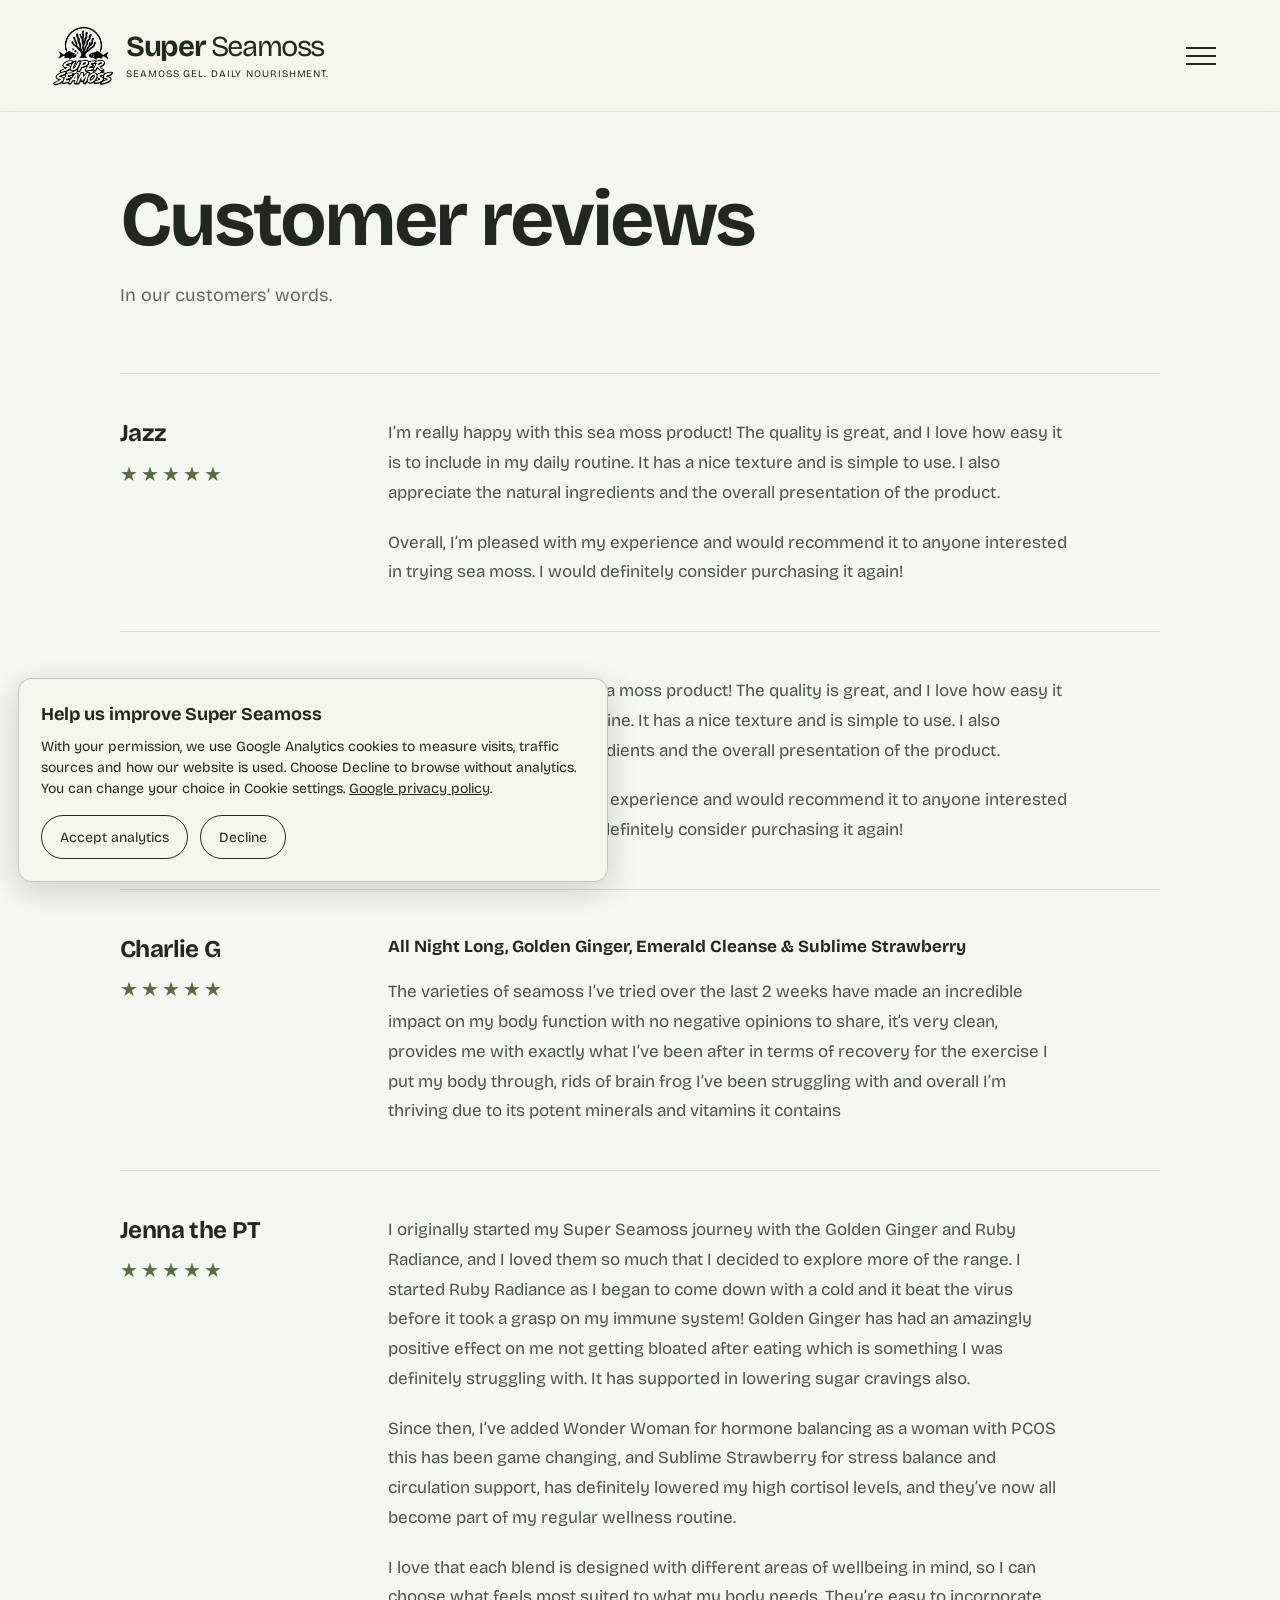
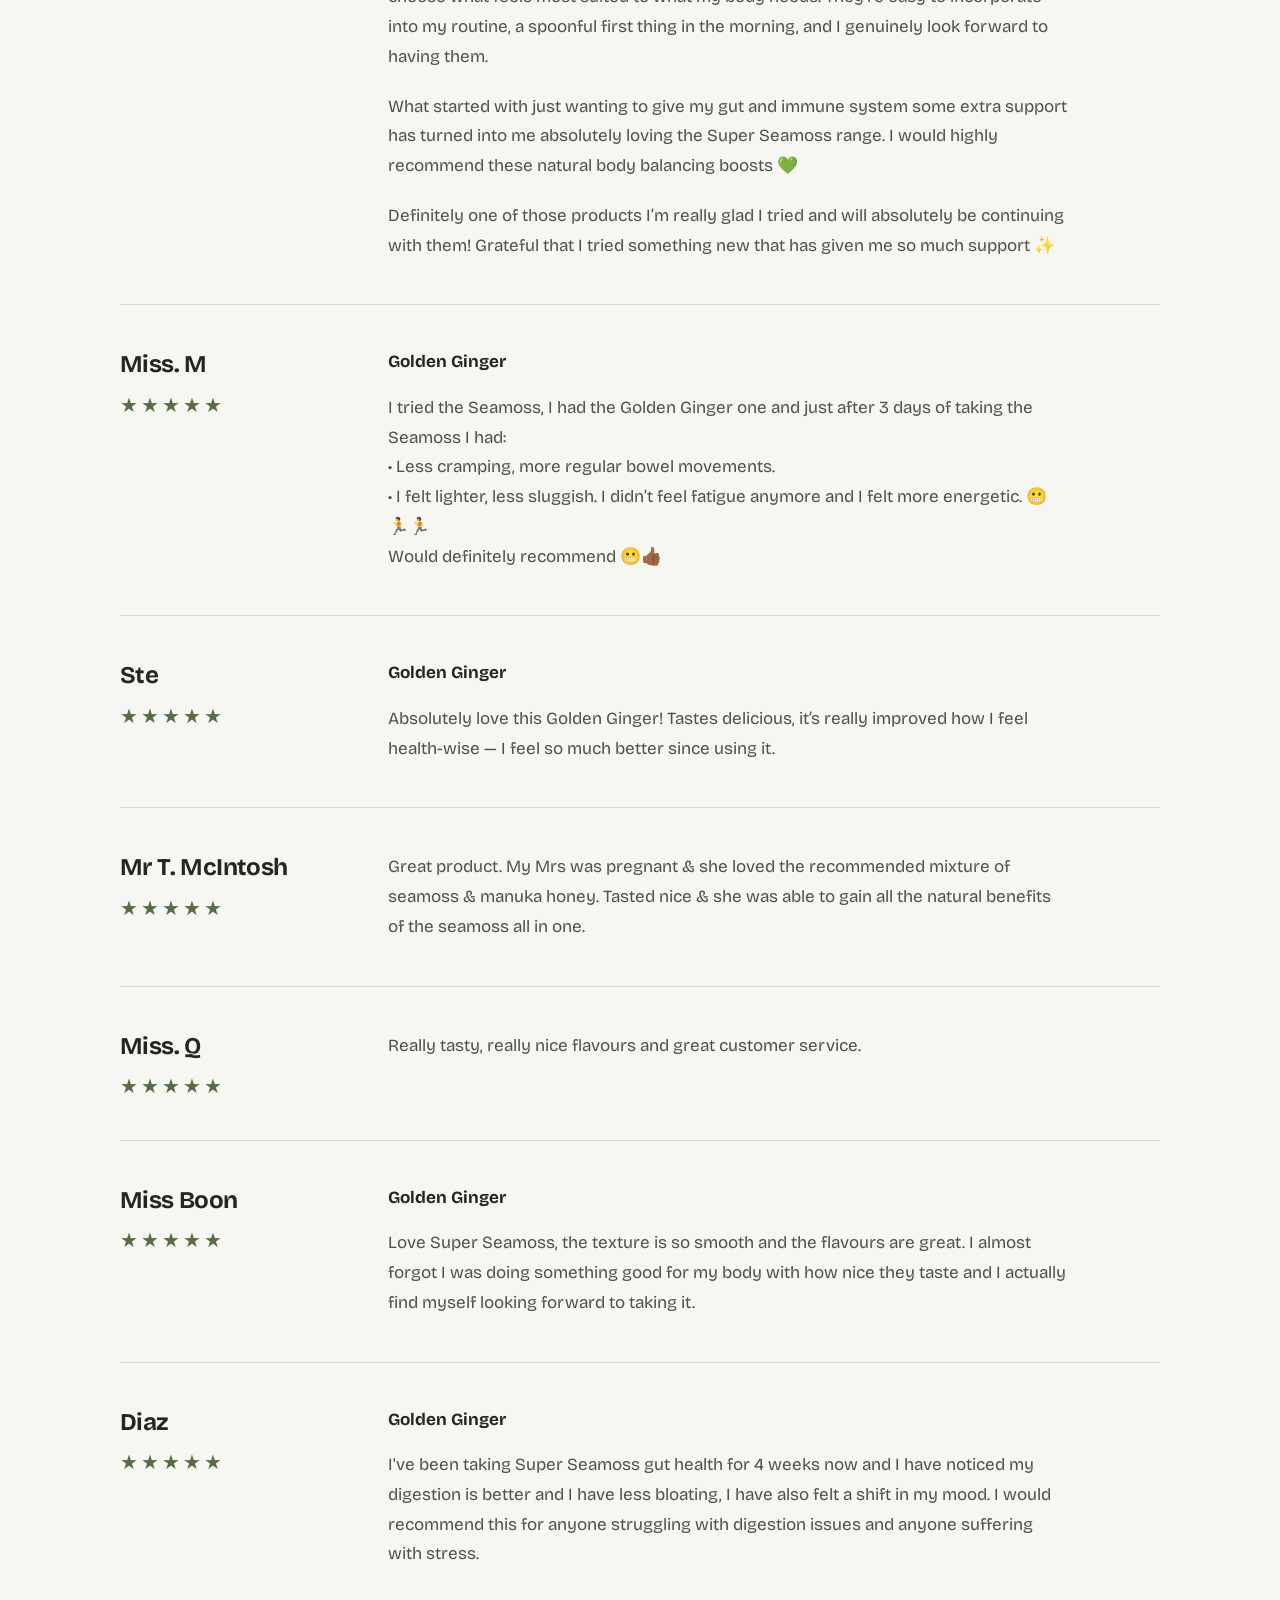
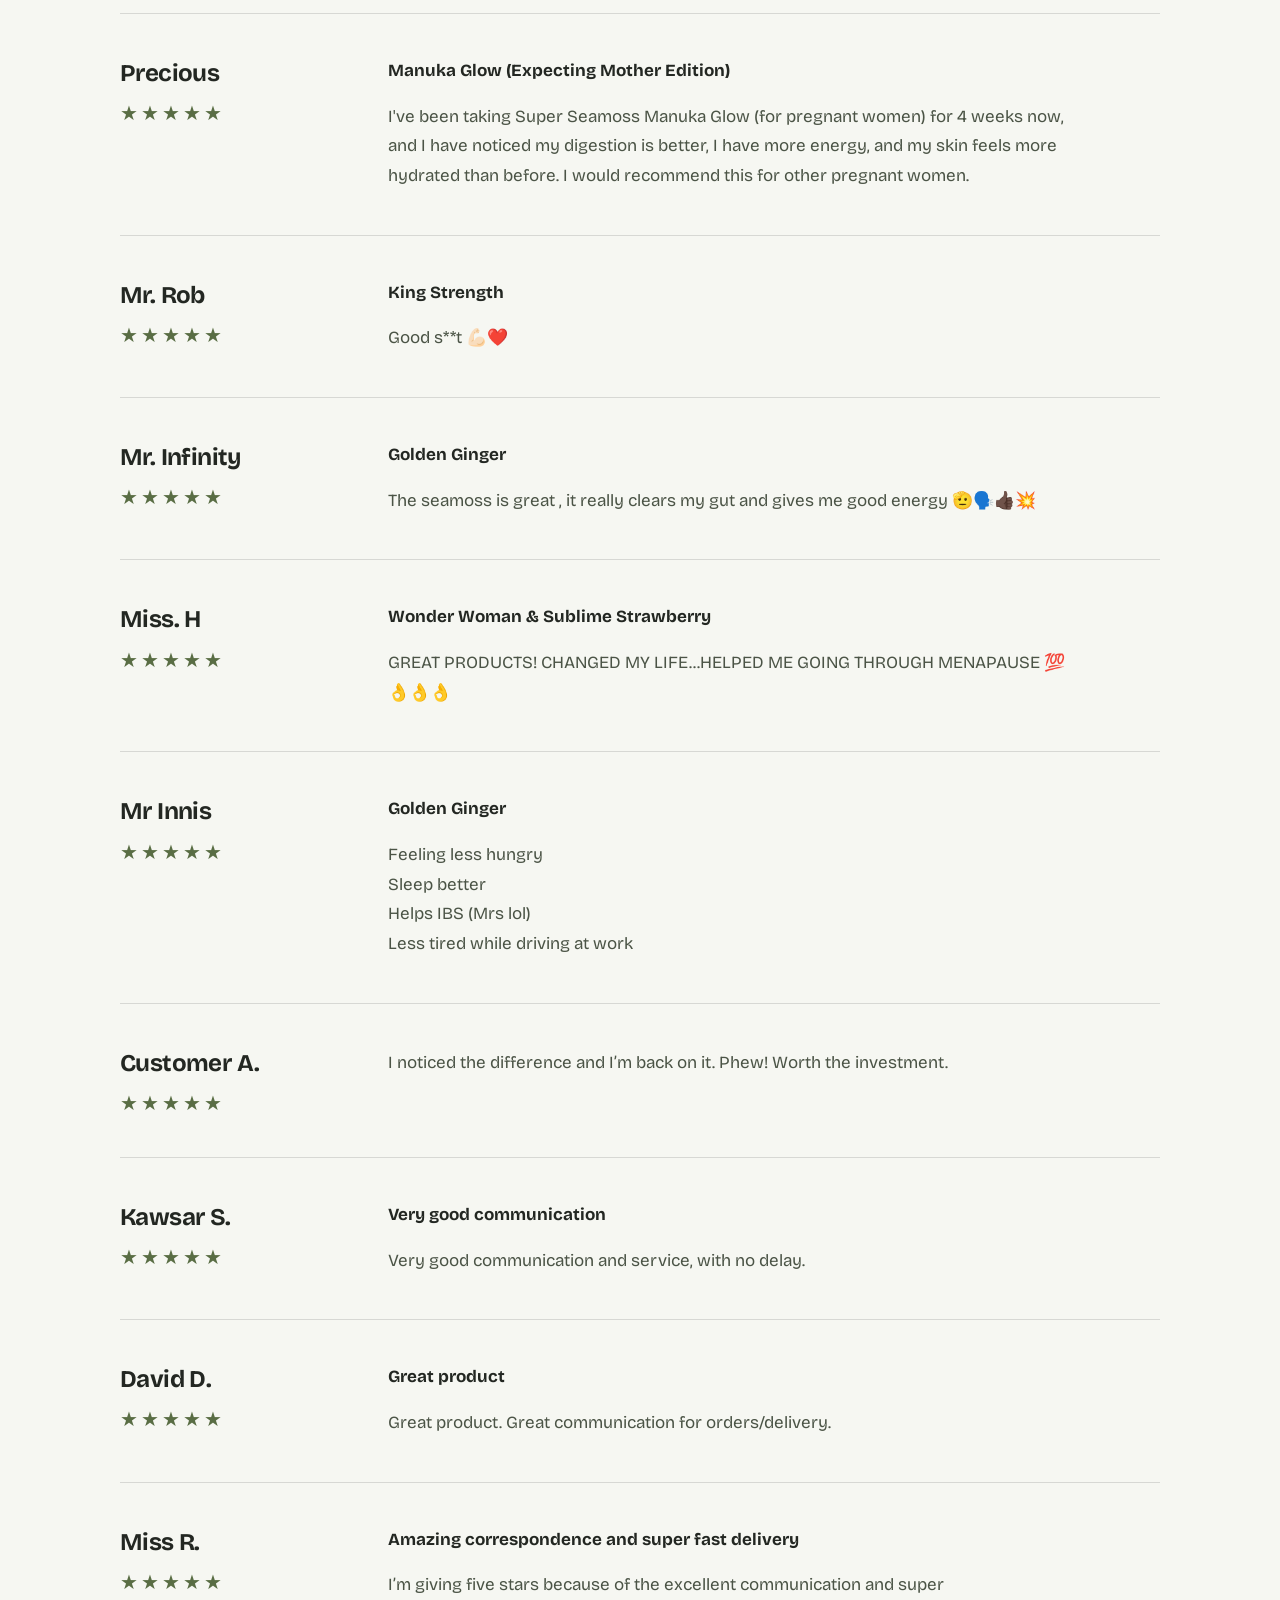
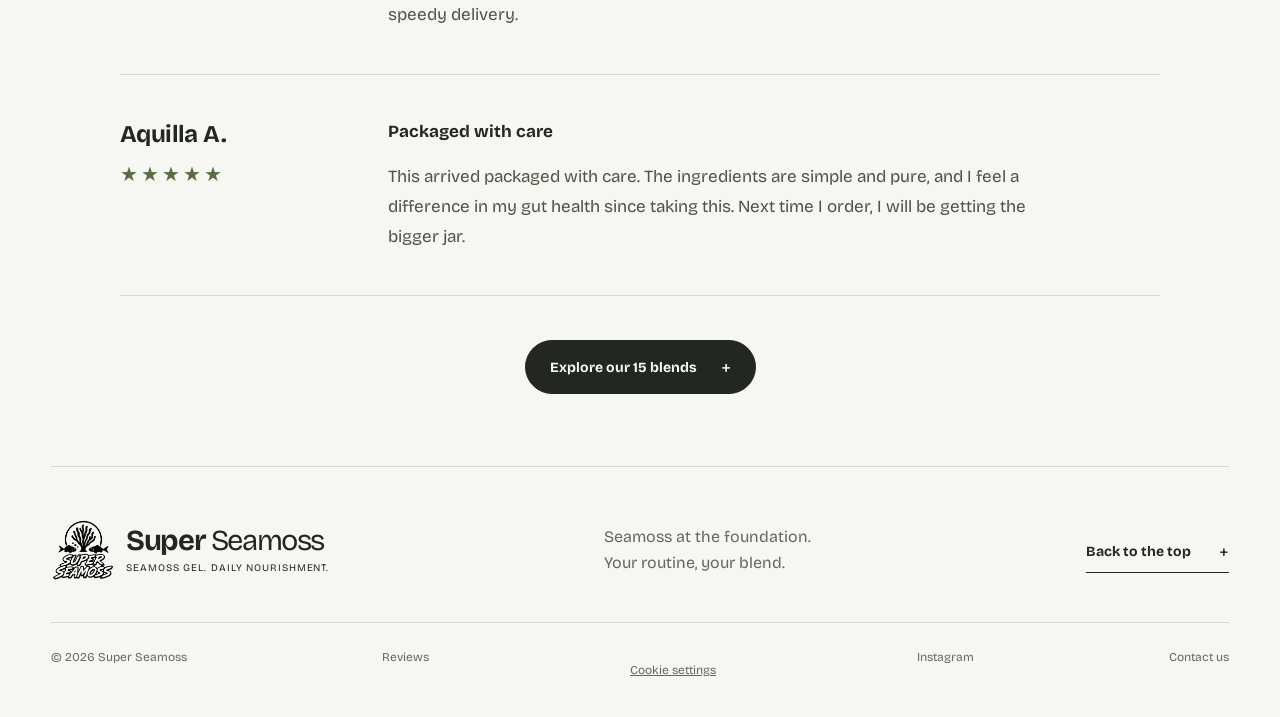
==== commit 347b2d0c: "Use a full-screen branded hamburger menu on mobile and desktop" ====
--- a/reviews/index.html
+++ b/reviews/index.html
@@ -24,17 +24,31 @@
 <link rel="stylesheet" href="/reviews.css?v=reviews-page1">
 <link rel="stylesheet" href="/reviews-page.css?v=1">
 <link rel="stylesheet" href="/analytics.css?v=1">
-<script src="/reviews-page.js?v=1" defer></script>
+
 <script src="/analytics.js?v=1" defer></script>
-<noscript><style>@media(max-width:1000px){.reviews-page .menu-button{display:none}.reviews-page .site-header{position:static;flex-wrap:wrap;height:auto}.reviews-page .site-header nav{display:flex;position:static;flex-wrap:wrap;border:0;box-shadow:none;padding:0;gap:4px 20px}.reviews-page .site-header nav .mobile-order{display:none}.reviews-content{padding-top:40px}}</style></noscript>
+
+<link rel="stylesheet" href="/navigation.css?v=1">
+<script src="/navigation.js?v=1" defer></script>
 </head>
 <body class="reviews-page" id="top">
 <a class="skip-link" href="#main-content">Skip to reviews</a>
 <header class="site-header">
 <a class="brand" href="/" aria-label="Super Seamoss home"><img src="/assets/logo-mark.webp" alt="Super Seamoss original logo" width="65" height="65"><span>Super <span class="brand-word">Seamoss</span><small>SEAMOSS GEL. DAILY NOURISHMENT.</small></span></a>
-<nav id="main-navigation" aria-label="Main navigation"><a href="/#collection">Our 15 blends</a><a href="/#order-options">Mix &amp; match</a><a href="/#ritual">How to order</a><a href="/reviews/" aria-current="page">Reviews</a><a href="mailto:info@superseamoss.co.uk">Contact us</a><a class="mobile-order" href="https://www.instagram.com/super.seamoss/" target="_blank" rel="noopener">Enquire on Instagram <span aria-hidden="true">+</span></a></nav>
-<a class="button button-dark header-order" href="/#collection">Explore blends <span aria-hidden="true">+</span></a>
-<button class="menu-button" aria-controls="main-navigation" aria-label="Open navigation" aria-expanded="false">Menu <span aria-hidden="true">+</span></button>
+<details class="site-menu">
+<summary class="menu-toggle" aria-label="Navigation" aria-controls="main-navigation"><span class="menu-icon" aria-hidden="true"><span></span><span></span><span></span></span></summary>
+<div class="menu-panel">
+<nav id="main-navigation" class="menu-navigation" aria-label="Main navigation">
+<div class="menu-links"><a href="/">Home</a>
+<a href="/#collection">Our 15 blends</a>
+<a href="/#order-options">Mix &amp; match</a>
+<a href="/#ritual">How to order</a>
+<a href="/reviews/" aria-current="page">Reviews</a>
+<a href="/#questions">FAQs</a>
+<a href="/#contact">Contact us</a></div>
+<div class="menu-contact"><a class="button button-dark" href="/#collection">Explore blends <span aria-hidden="true">+</span></a><a class="menu-email" href="mailto:info@superseamoss.co.uk">info@superseamoss.co.uk</a><a class="menu-social" href="https://www.instagram.com/super.seamoss/" target="_blank" rel="noopener">Instagram</a></div>
+</nav>
+</div>
+</details>
 </header>
 <main id="main-content" class="reviews-content">
 <div class="reviews-page-heading"><h1>Customer reviews</h1><p>In our customers’ words.</p></div>
--- a/navigation.css
+++ b/navigation.css
@@ -0,0 +1,43 @@
+/* Shared, native disclosure navigation: usable before JavaScript arrives. */
+.site-header{justify-content:space-between}
+.site-header>.brand{position:relative;z-index:2}
+.site-menu{margin-left:auto}
+.site-menu>.menu-toggle{position:relative;z-index:2;display:flex;align-items:center;justify-content:center;width:56px;height:56px;min-height:44px;padding:10px;border:0;border-radius:0;background:transparent;list-style:none;cursor:pointer}
+.menu-toggle::-webkit-details-marker{display:none}
+.menu-toggle::marker{content:""}
+.menu-icon{display:grid;gap:6px;width:30px}
+.menu-icon>span{display:block;width:30px;height:2px;background:var(--ink);transition:transform .2s var(--ease),opacity .15s}
+.site-menu[open] .menu-icon>span:first-child{transform:translateY(8px) rotate(45deg)}
+.site-menu[open] .menu-icon>span:nth-child(2){opacity:0}
+.site-menu[open] .menu-icon>span:last-child{transform:translateY(-8px) rotate(-45deg)}
+.site-header:has(.site-menu[open]){background:var(--paper);-webkit-backdrop-filter:none;backdrop-filter:none;border-color:transparent}
+.site-header:has(.site-menu[open])::before{content:"";position:absolute;inset:0;background:var(--paper);z-index:2}
+.menu-panel{position:fixed;z-index:1;inset:0;background:var(--paper);height:100vh;height:100dvh;overflow-y:auto;overscroll-behavior:contain;padding:148px 5% max(36px,env(safe-area-inset-bottom));-webkit-overflow-scrolling:touch}
+.site-header .menu-navigation{position:static;display:grid;grid-template-columns:minmax(0,1fr) auto;align-items:end;gap:60px;width:min(1360px,100%);min-height:0;margin:auto;padding:0;border:0;border-radius:0;box-shadow:none;background:transparent}
+.menu-links{display:flex;flex-direction:column;align-items:flex-start;gap:8px;min-width:0}
+.site-header .menu-links>a{display:block;min-height:44px;padding:0;border:0;font-size:clamp(38px,4.5vw,68px);font-weight:550;line-height:1.13;letter-spacing:-.035em;text-wrap:balance;transition:color .15s}
+.site-header .menu-links>a:hover,.site-header .menu-links>a[aria-current="page"]{color:#596d44}
+.menu-contact{display:flex;flex-direction:column;align-items:flex-start;gap:12px;padding-bottom:4px}
+.site-header .menu-contact>a{min-height:44px;border:0;font-size:15px;line-height:1.5}
+.site-header .menu-contact>.button{display:inline-flex;border:1px solid var(--ink);padding:15px 24px;margin-bottom:12px;gap:28px}
+.site-header .menu-contact>.menu-email,.site-header .menu-contact>.menu-social{padding:10px 0;text-decoration:underline;text-underline-offset:5px;text-decoration-thickness:1px}
+html:has(.site-menu[open]){overflow:hidden}
+.site-menu[open] .menu-navigation{animation:menu-enter .23s var(--ease)}
+@keyframes menu-enter{from{opacity:0;transform:translateY(8px)}to{opacity:1;transform:none}}
+@media(max-width:1000px){
+  .menu-panel{padding-top:124px}
+  .site-header .menu-navigation{grid-template-columns:1fr;gap:30px}
+  .site-header .menu-links>a{font-size:clamp(32px,6vw,52px)}
+  .menu-contact{gap:2px}
+  .site-header .menu-contact>.button{margin-bottom:10px}
+}
+@media(max-width:700px){
+  .site-menu>.menu-toggle{width:48px;height:48px;padding:8px}
+  .menu-panel{padding:116px 6% max(24px,env(safe-area-inset-bottom))}
+  .menu-links{gap:8px}
+  .site-header .menu-links>a{font-size:clamp(30px,8.5vw,42px);line-height:1.15;letter-spacing:-.035em}
+  .site-header .menu-navigation{gap:25px}
+  .site-header .menu-contact>a{font-size:14px}
+}
+@media(max-height:600px) and (min-width:701px){.menu-panel{padding-top:124px}.site-header .menu-links>a{font-size:34px}.menu-links{gap:4px}}
+@media(prefers-reduced-motion:reduce){.site-menu[open] .menu-navigation{animation:none}.menu-icon>span,.site-header .menu-links>a{transition:none}}
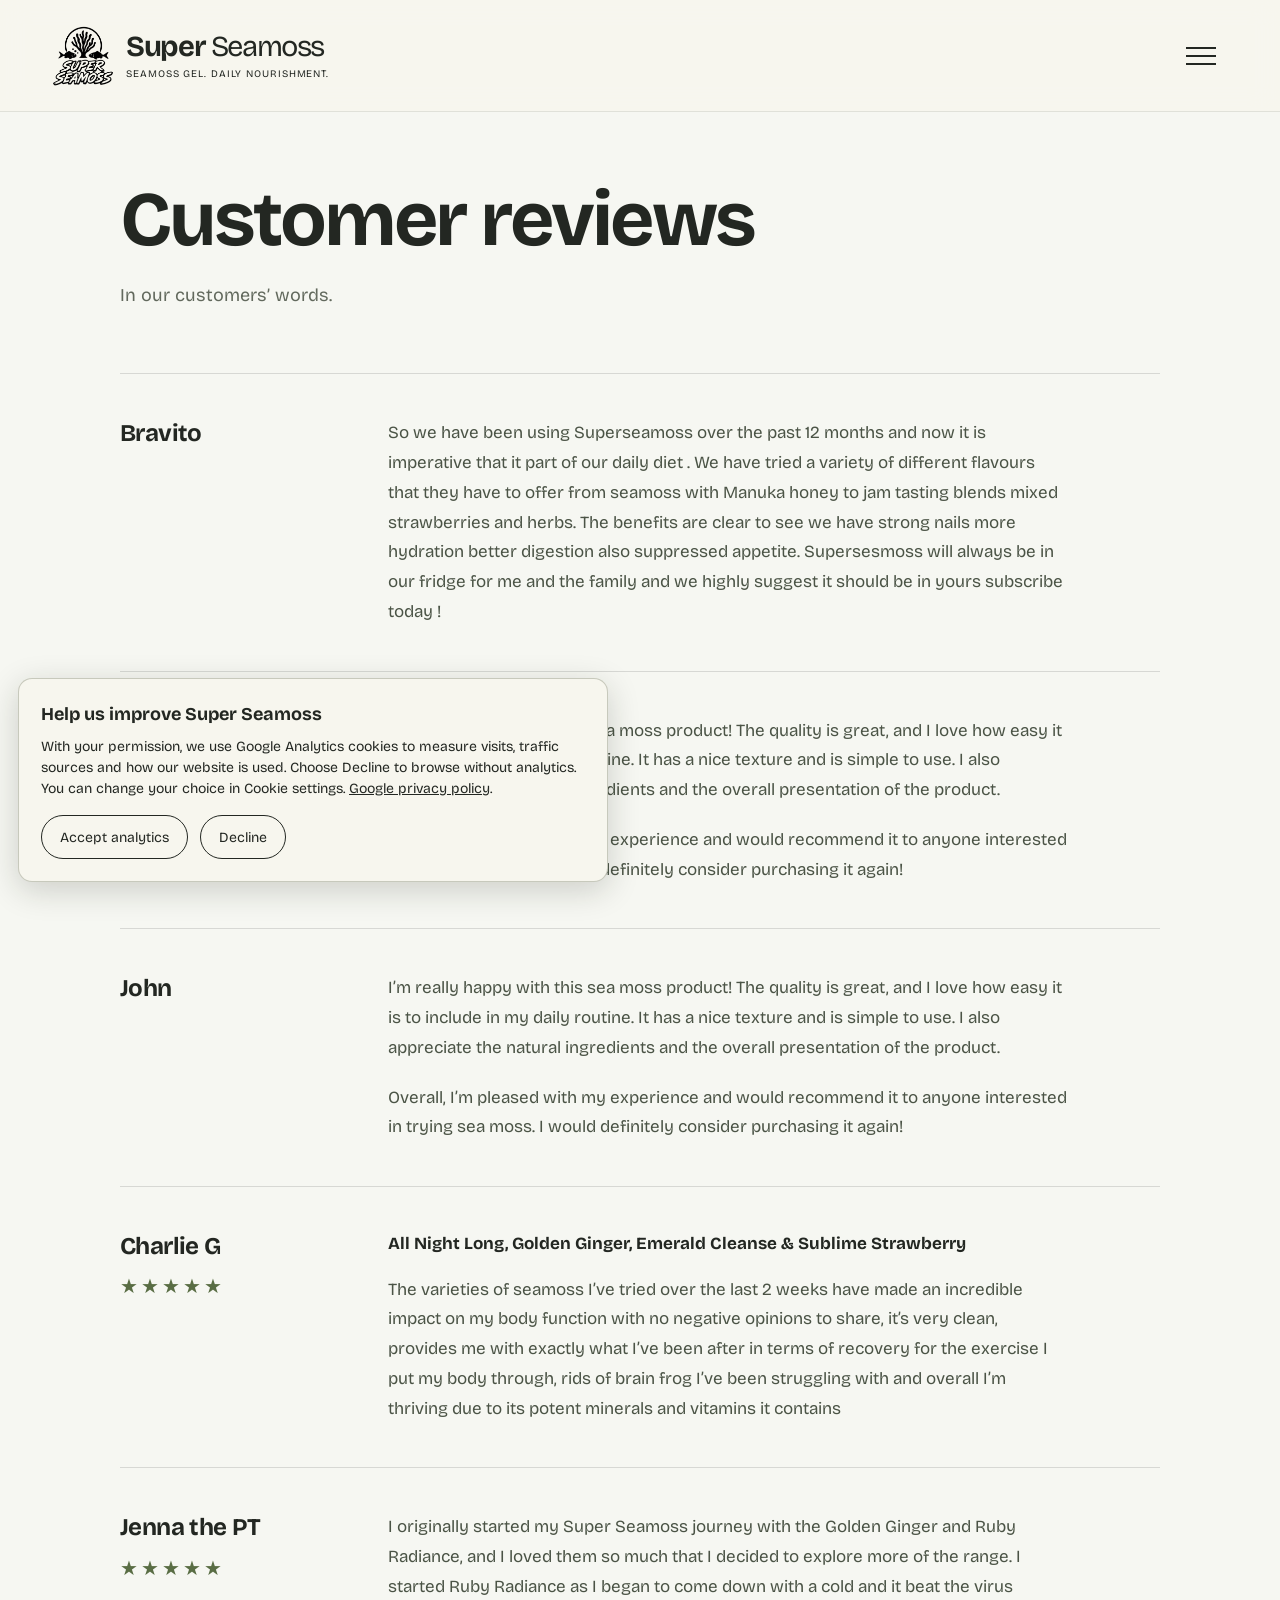
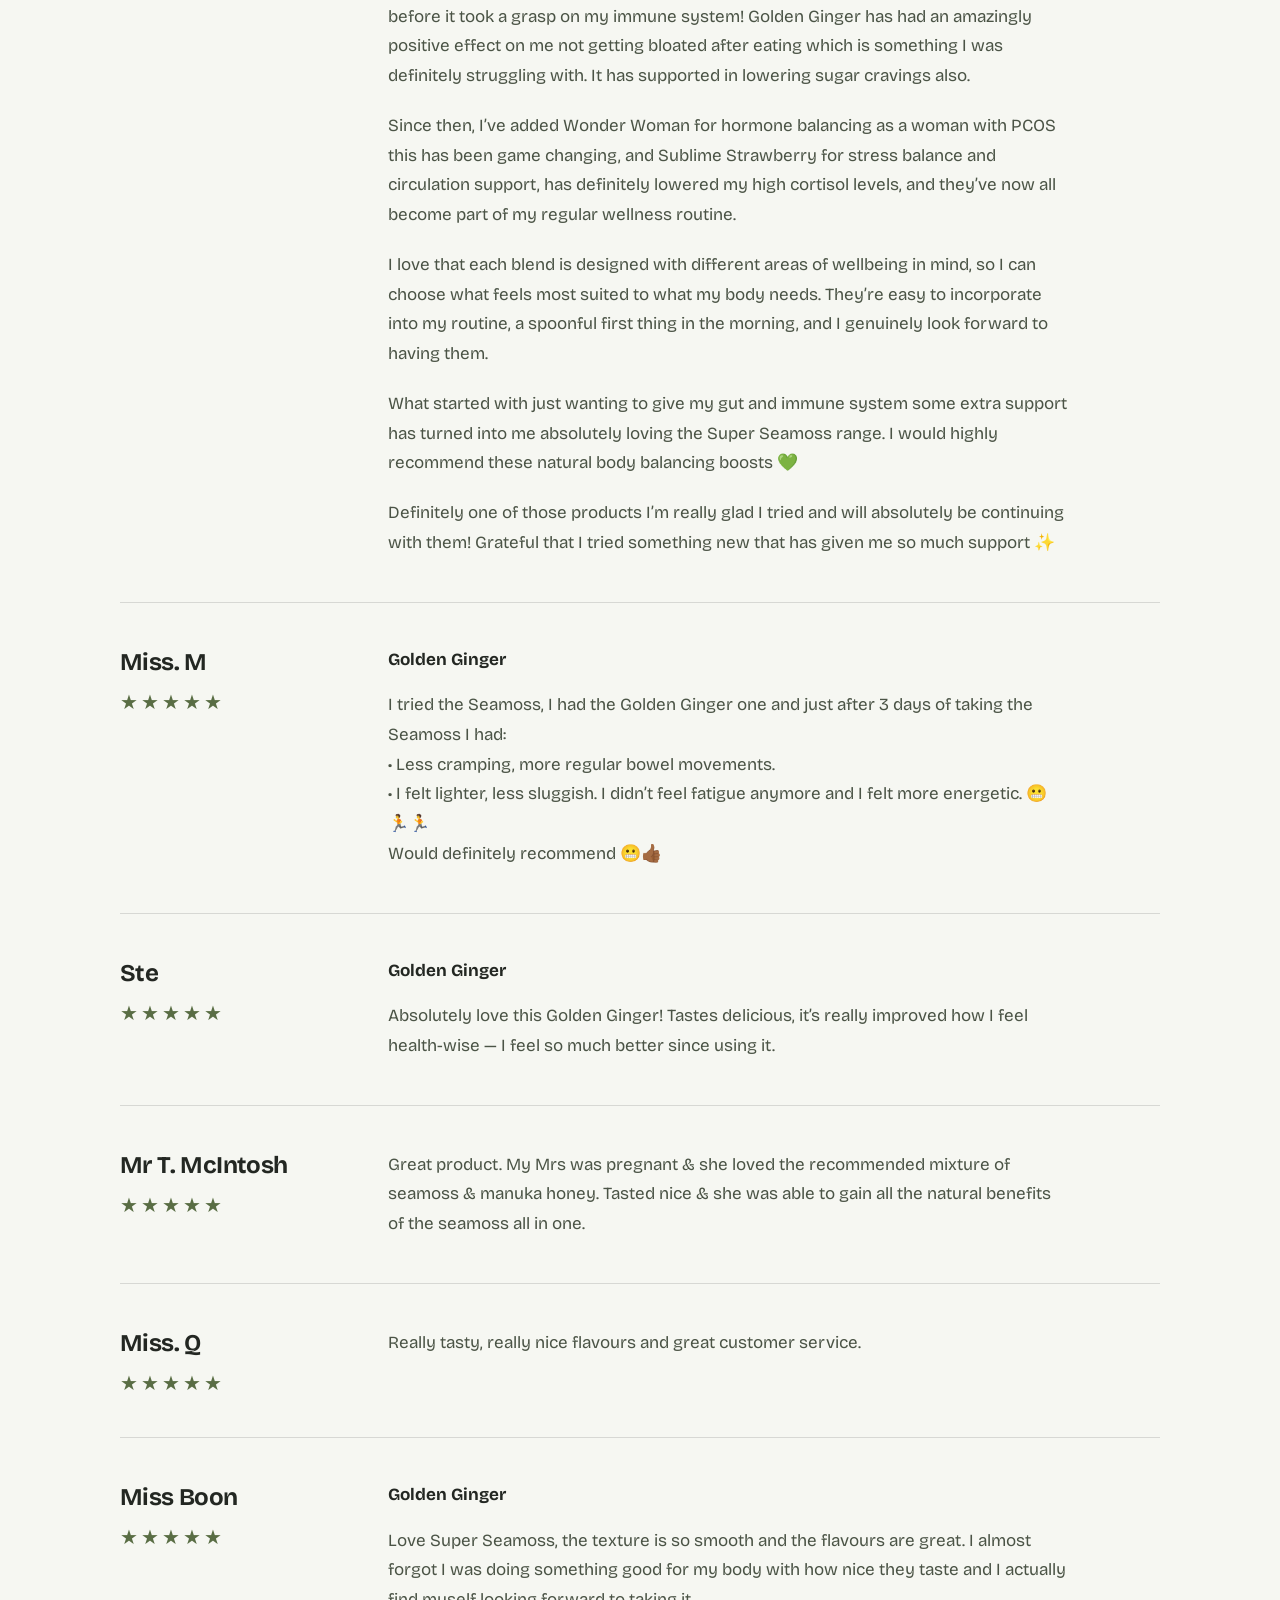
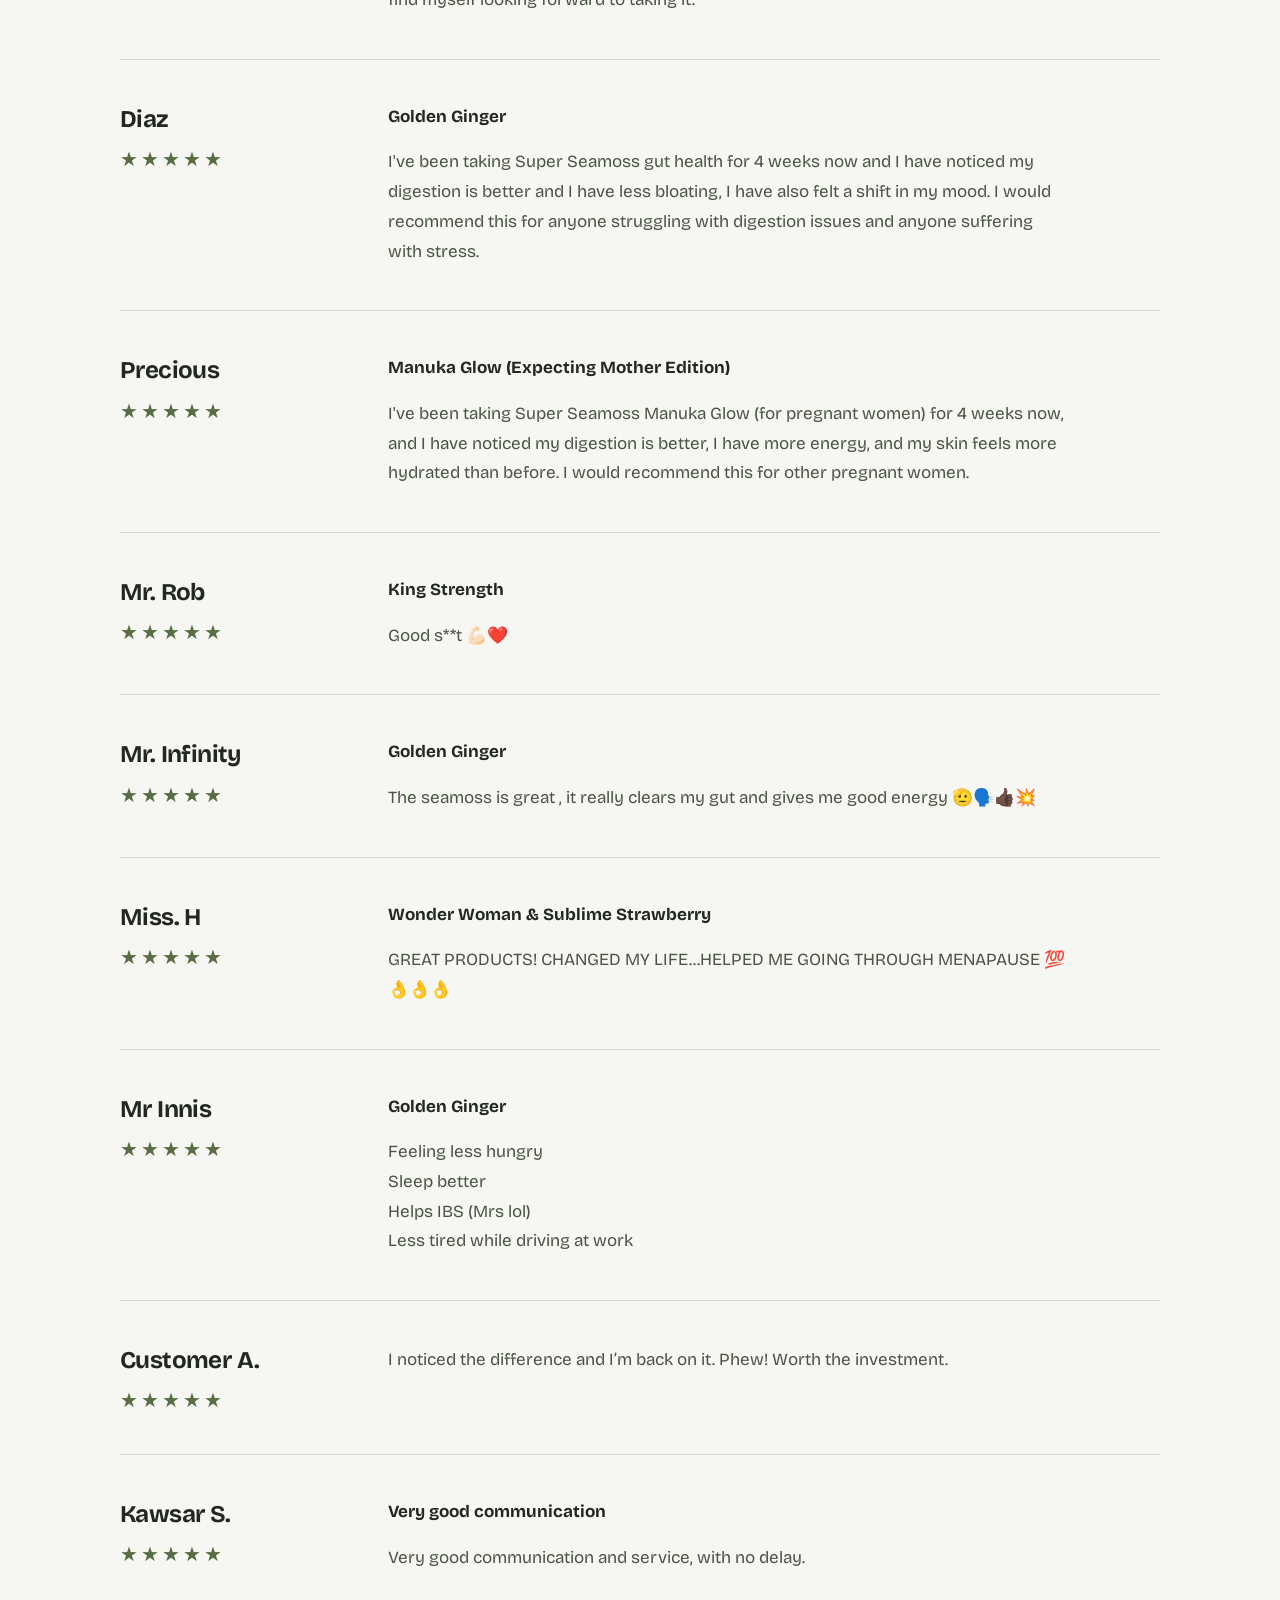
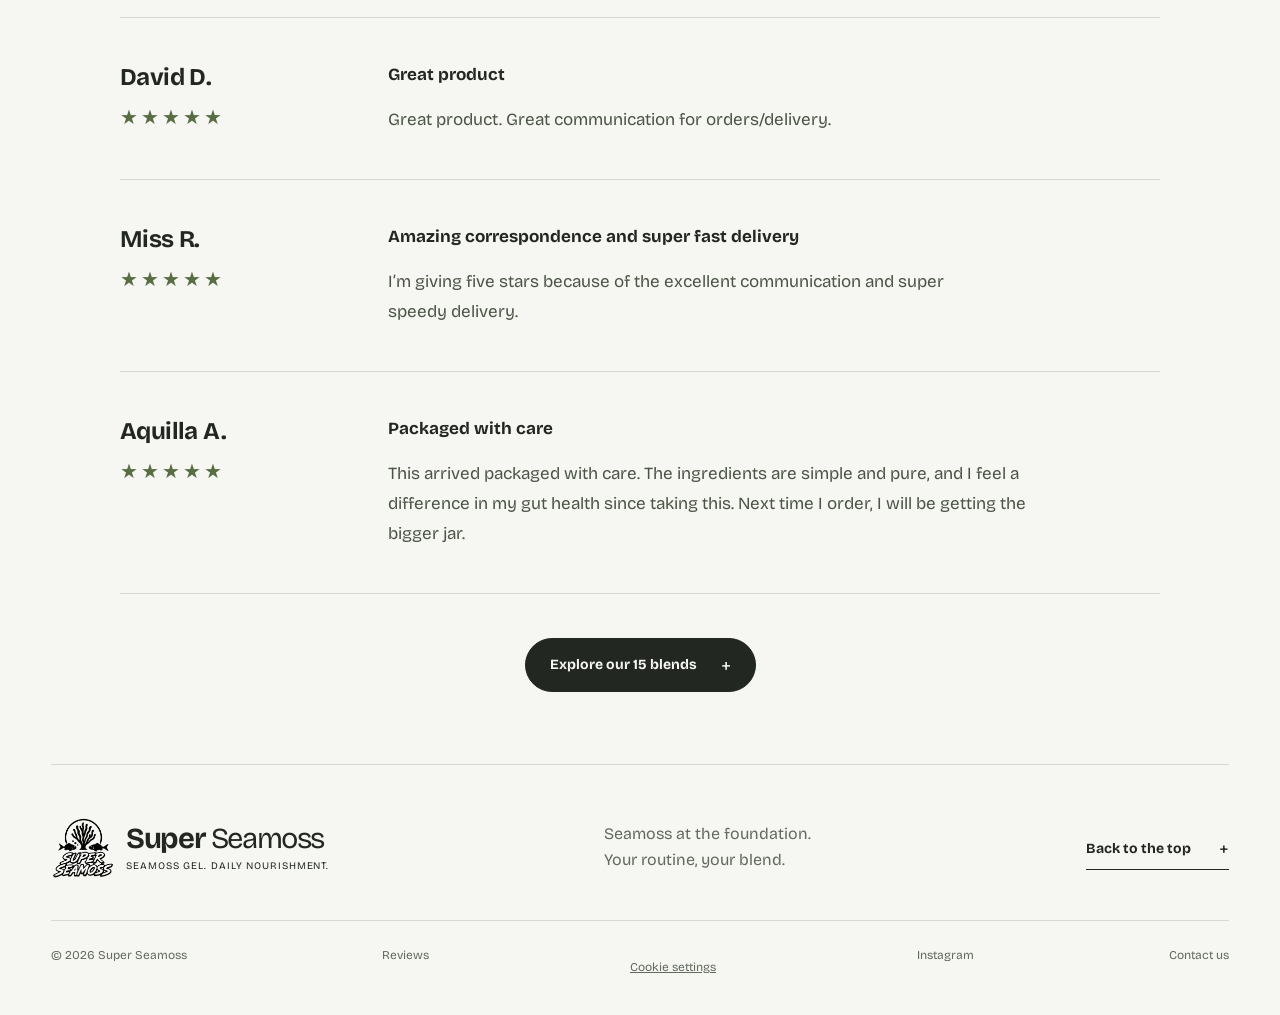
==== commit b3f594b7: "Add Bravito customer review" ====
--- a/reviews/index.html
+++ b/reviews/index.html
@@ -3,16 +3,28 @@
 <head>
 <meta charset="utf-8">
 <meta name="viewport" content="width=device-width,initial-scale=1,viewport-fit=cover">
-<title>Customer reviews | Super Seamoss</title>
-<meta name="description" content="Read customer reviews of Super Seamoss, from everyday routines and favourite blends to ordering and delivery.">
+<title>Super Seamoss Reviews | Sea Moss Gel Customer Experiences</title>
+<meta name="description" content="Read Super Seamoss customer reviews on sea moss gel flavours, texture, daily routines, ordering and delivery. Explore the full collection of 15 blends.">
 <meta name="theme-color" content="#e1e3dc">
 <link rel="canonical" href="https://superseamoss.co.uk/reviews/">
 <meta property="og:type" content="website">
-<meta property="og:title" content="Customer reviews | Super Seamoss">
-<meta property="og:description" content="In our customers’ words. Read their experiences with Super Seamoss.">
+<meta property="og:title" content="Super Seamoss Reviews | Sea Moss Gel Customer Experiences">
+<meta property="og:description" content="Read Super Seamoss customer reviews on sea moss gel flavours, texture, daily routines, ordering and delivery. Explore the full collection of 15 blends.">
 <meta property="og:url" content="https://superseamoss.co.uk/reviews/">
 <meta property="og:image" content="https://superseamoss.co.uk/assets/blends/manuka-glow-wet.webp?v=wet1">
 <meta name="twitter:card" content="summary_large_image">
+<meta name="robots" content="index,follow,max-image-preview:large">
+<meta property="og:site_name" content="Super Seamoss">
+<meta property="og:locale" content="en_GB">
+<meta property="og:image:type" content="image/webp">
+<meta property="og:image:width" content="1536">
+<meta property="og:image:height" content="1024">
+<meta property="og:image:alt" content="Super Seamoss Manuka Glow sea moss gel jar with honeycomb and lemon">
+<meta name="twitter:title" content="Super Seamoss Reviews | Sea Moss Gel Customer Experiences">
+<meta name="twitter:description" content="Read Super Seamoss customer reviews on sea moss gel flavours, texture, daily routines, ordering and delivery. Explore the full collection of 15 blends.">
+<meta name="twitter:image" content="https://superseamoss.co.uk/assets/blends/manuka-glow-wet.webp?v=wet1">
+<meta name="twitter:image:alt" content="Super Seamoss Manuka Glow sea moss gel jar with honeycomb and lemon">
+
 <link rel="icon" href="/super-seamoss-favicon.ico" sizes="16x16 32x32 48x48" type="image/x-icon">
 <link rel="icon" href="/super-seamoss-icon-32.png" sizes="32x32" type="image/png">
 <link rel="icon" href="/super-seamoss-icon-180.png" sizes="180x180" type="image/png">
@@ -21,14 +33,35 @@
 <link rel="manifest" href="/site.webmanifest">
 <link rel="preload" href="/assets/bricolage-bold.woff2" as="font" type="font/woff2" crossorigin>
 <link rel="stylesheet" href="/styles.css?v=buy-now1">
-<link rel="stylesheet" href="/reviews.css?v=reviews-page1">
+<link rel="stylesheet" href="/reviews.css?v=link-pause1">
 <link rel="stylesheet" href="/reviews-page.css?v=1">
 <link rel="stylesheet" href="/analytics.css?v=1">
 
 <script src="/analytics.js?v=1" defer></script>
 
 <link rel="stylesheet" href="/navigation.css?v=1">
-<script src="/navigation.js?v=1" defer></script>
+<script src="/navigation.js?v=2" defer></script>
+<script type="application/ld+json">
+{
+  "@context": "https://schema.org",
+  "@graph": [
+    {
+      "@type": "WebPage",
+      "@id": "https://superseamoss.co.uk/reviews/#webpage",
+      "url": "https://superseamoss.co.uk/reviews/",
+      "name": "Super Seamoss Reviews | Sea Moss Gel Customer Experiences",
+      "description": "Read Super Seamoss customer reviews on sea moss gel flavours, texture, daily routines, ordering and delivery. Explore the full collection of 15 blends.",
+      "inLanguage": "en-GB",
+      "isPartOf": {
+        "@id": "https://superseamoss.co.uk/#website"
+      },
+      "about": {
+        "@id": "https://superseamoss.co.uk/#organization"
+      }
+    }
+  ]
+}
+</script>
 </head>
 <body class="reviews-page" id="top">
 <a class="skip-link" href="#main-content">Skip to reviews</a>
@@ -52,6 +85,10 @@
 </header>
 <main id="main-content" class="reviews-content">
 <div class="reviews-page-heading"><h1>Customer reviews</h1><p>In our customers’ words.</p></div>
+<article class="customer-review" id="review-bravito" aria-labelledby="name-bravito">
+<div class="customer-review-meta"><h2 id="name-bravito">Bravito</h2></div>
+<div class="customer-review-body"><blockquote><p>So we have been using Superseamoss over the past 12 months and now it is imperative that it part of our daily diet . We have tried a variety of different flavours that they have to offer from seamoss with Manuka honey to jam tasting blends mixed strawberries and herbs. The benefits are clear to see we have strong nails more hydration better digestion also suppressed appetite. Supersesmoss will always be in our fridge for me and the family and we highly suggest it should be in yours subscribe today !</p></blockquote></div>
+</article>
 <article class="customer-review" id="review-jazz" aria-labelledby="name-jazz">
 <div class="customer-review-meta"><h2 id="name-jazz">Jazz</h2><div class="review-stars" role="img" aria-label="5 out of 5 stars"><span aria-hidden="true">★★★★★</span></div></div>
 <div class="customer-review-body"><blockquote><p>I’m really happy with this sea moss product! The quality is great, and I love how easy it is to include in my daily routine. It has a nice texture and is simple to use. I also appreciate the natural ingredients and the overall presentation of the product.</p><p>Overall, I’m pleased with my experience and would recommend it to anyone interested in trying sea moss. I would definitely consider purchasing it again!</p></blockquote></div>
--- a/styles.css
+++ b/styles.css
@@ -384,3 +384,5 @@
 .blend-buy:active,#product-dialog-buy:active{transform:scale(.98)}
 #product-dialog-buy{margin:8px 0 0}
 @media(max-width:380px){.blend-actions{gap:8px 16px}.blend-actions .blend-buy{padding:12px 18px}}
+
+.taster-promo .button:disabled{opacity:.65;cursor:not-allowed;transform:none}
--- a/reviews.css
+++ b/reviews.css
@@ -14,13 +14,15 @@
 .review-card blockquote p{font-size:14px;line-height:1.65;color:#59624f;margin:0;text-wrap:pretty}
 .reviews-section[data-reviews-ready=true] .reviews-window{overflow:hidden;mask-image:linear-gradient(to right,transparent,#000 3%,#000 97%,transparent)}
 .reviews-section[data-reviews-ready=true] .reviews-track{animation:review-glide 78s linear infinite}
-.reviews-section[data-reviews-visible=false] .reviews-track,.reviews-section:has(.review-title a:hover) .reviews-track,.reviews-section:has(.review-title a:focus-visible) .reviews-track,.paused .reviews-track{animation-play-state:paused}
+.reviews-section[data-reviews-visible=false] .reviews-track,.paused .reviews-track{animation-play-state:paused}
 @keyframes review-glide{to{transform:translateX(-50%)}}
 @media(max-width:700px){.reviews-section{padding:24px 0}.review-card{width:min(320px,86vw);padding:12px 16px}.reviews-group{gap:16px;padding:0 8px}.review-stars{font-size:22px}.reviews-section[data-reviews-ready=true] .reviews-window{mask-image:linear-gradient(to right,transparent,#000 2%,#000 98%,transparent)}}
 @media(prefers-reduced-motion:reduce){.reviews-section[data-reviews-ready=true] .reviews-window{overflow-x:auto;mask-image:none}.reviews-section[data-reviews-ready=true] .reviews-track{animation:none}.reviews-group[aria-hidden=true]{display:none}.reviews-group{padding:0 5vw;gap:16px}}
 .review-read-more{display:inline-flex;align-items:center;gap:12px;min-height:44px;margin-top:10px;padding:6px 2px;border:0;border-bottom:1px solid currentColor;background:transparent;color:var(--ink);font-size:14px;font-weight:600}
 .review-read-more:focus-visible{outline:2px solid #596d44;outline-offset:4px}
-.reviews-section:hover .reviews-track,.reviews-section:focus-within .reviews-track,.reviews-section[data-review-open=true] .reviews-track{animation-play-state:paused}
+.reviews-section:has(a:focus-visible,button:focus-visible,a:active,button:active) .reviews-track,.reviews-section[data-review-open=true] .reviews-track{animation-play-state:paused}
+/* Touch browsers can keep :hover after a tap. Only mouse/trackpad links pause on hover. */
+@media(hover:hover) and (pointer:fine){.reviews-section:has(a:hover,button:hover) .reviews-track{animation-play-state:paused}}
 body.review-open{overflow:hidden}
 .review-dialog{width:min(660px,calc(100% - 32px));max-height:calc(100svh - 40px);margin:auto;padding:64px 36px 32px;border:1px solid var(--line);border-radius:16px;background:var(--paper);color:var(--ink);overscroll-behavior:contain}
 .review-dialog::backdrop{background:#18201580;backdrop-filter:blur(6px)}
